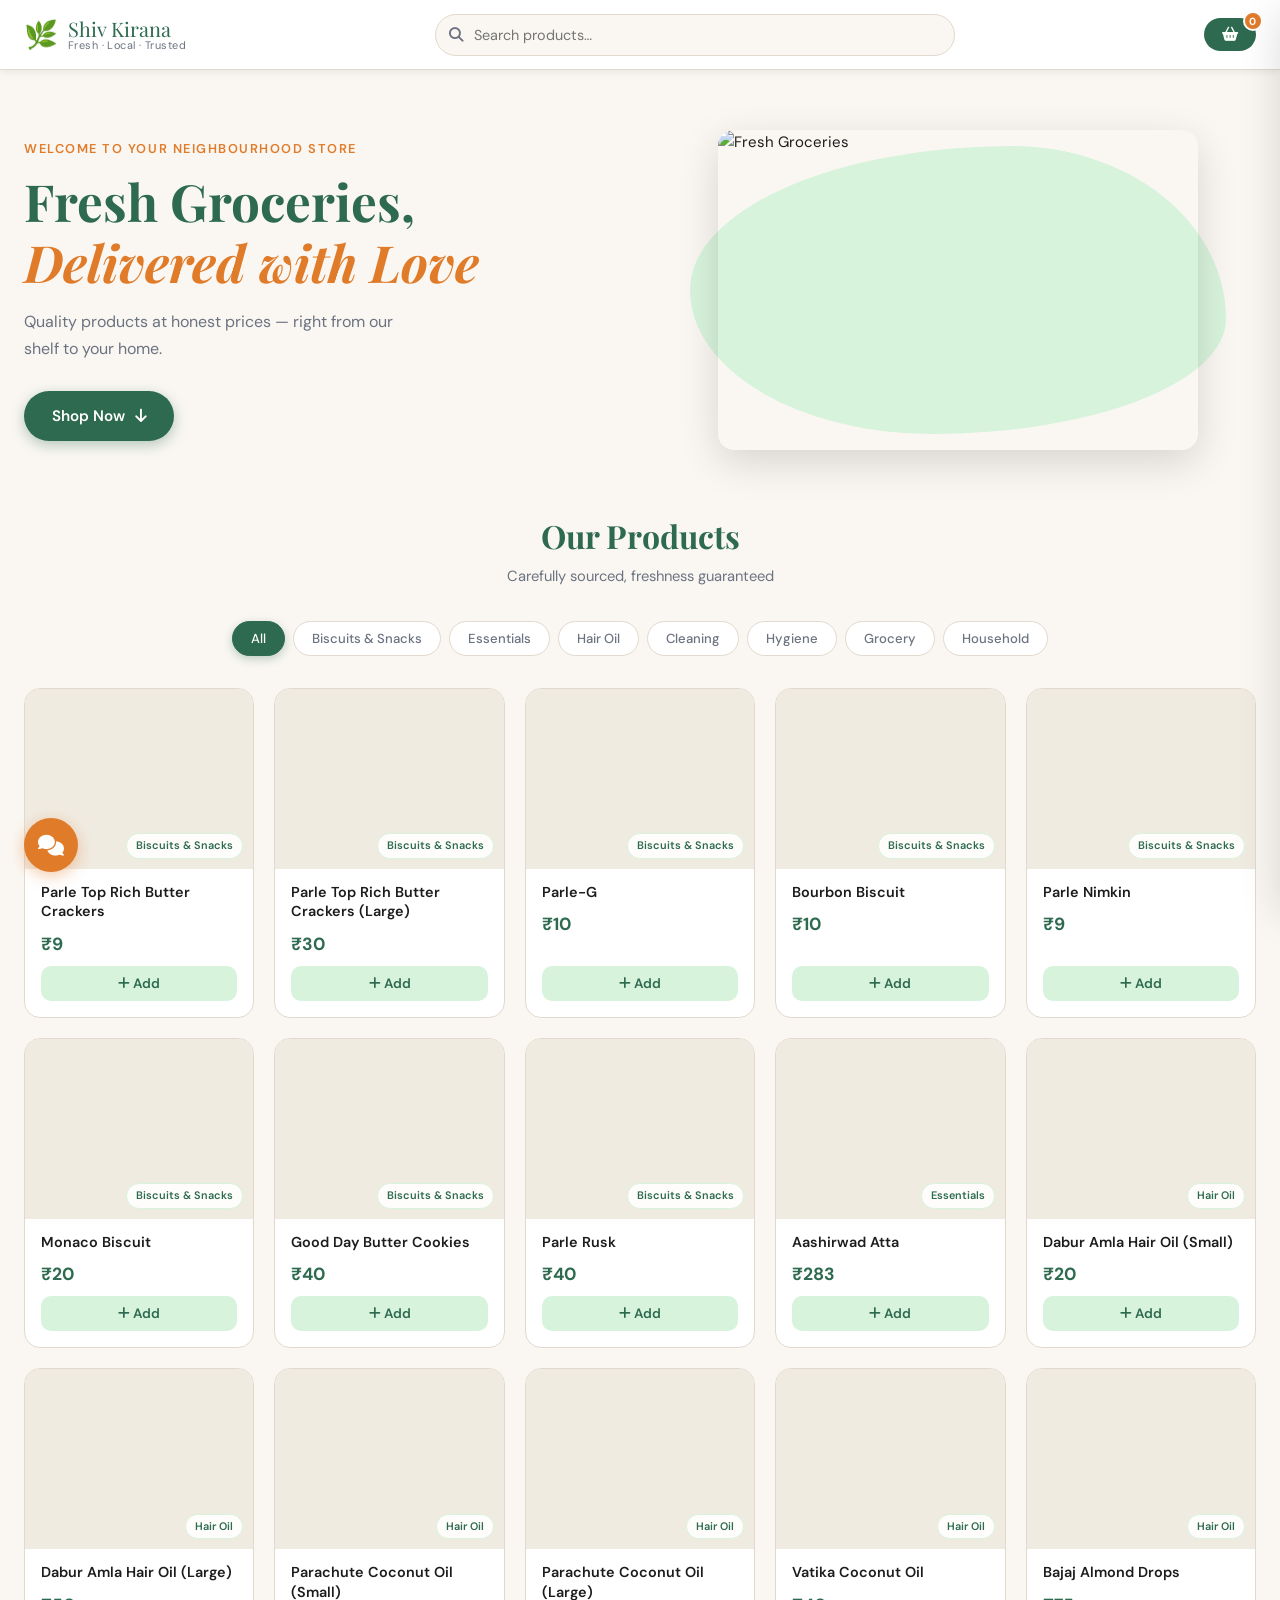
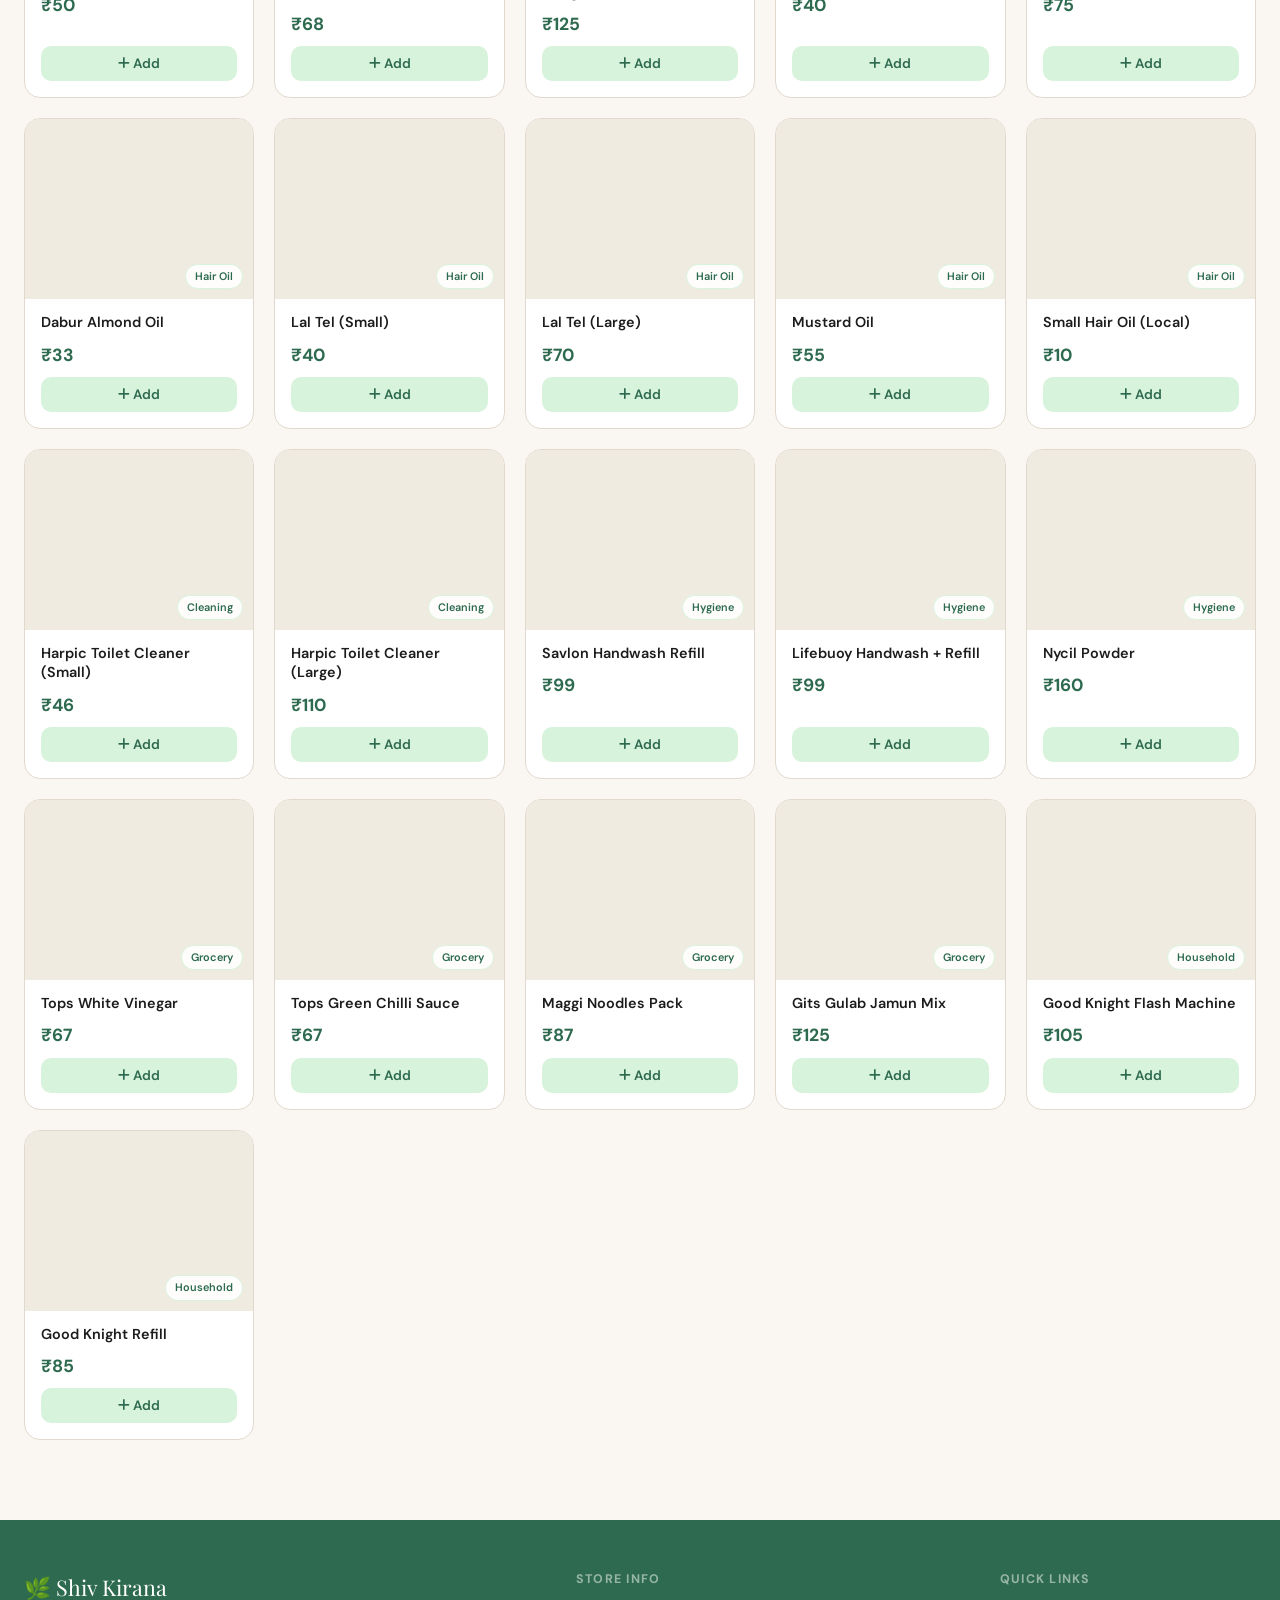
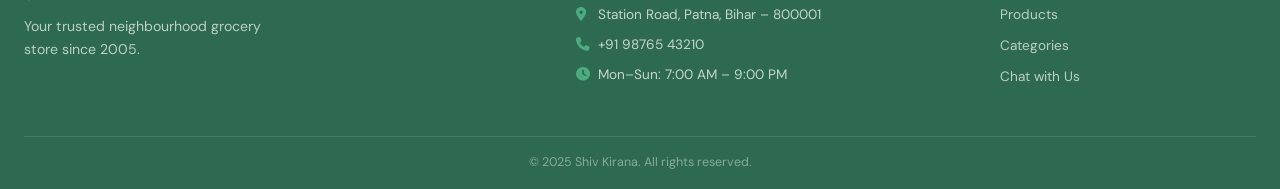
==== index.html @ da48c5fb "Update index.html" ====
<!DOCTYPE html>
<html lang="en">
<head>
  <meta charset="UTF-8" />
  <meta name="viewport" content="width=device-width, initial-scale=1.0"/>
  <title>Shiv Kirana – Fresh Grocery Store</title>
  <link rel="stylesheet" href="styles.css" />
  <link href="https://fonts.googleapis.com/css2?family=Playfair+Display:wght@600;700&family=DM+Sans:wght@300;400;500;600&display=swap" rel="stylesheet"/>
  <link rel="stylesheet" href="https://cdnjs.cloudflare.com/ajax/libs/font-awesome/6.5.0/css/all.min.css"/>
</head>
<body>

<!-- ===== HEADER ===== -->
<header class="header" id="header">
  <div class="header-inner">
    <div class="brand">
      <span class="brand-icon">🌿</span>
      <div class="brand-text">
        <!-- EDIT HERE - STORE DETAILS -->
        <span class="brand-name">Shiv Kirana</span>
        <span class="brand-tagline">Fresh · Local · Trusted</span>
      </div>
    </div>

    <div class="search-wrap">
      <i class="fa fa-search search-icon"></i>
      <input type="text" id="searchInput" placeholder="Search products…" autocomplete="off"/>
      <button class="search-clear" id="searchClear" title="Clear"><i class="fa fa-times"></i></button>
    </div>

    <button class="cart-btn" id="cartToggle" aria-label="Open Cart">
      <i class="fa fa-shopping-basket"></i>
      <span class="cart-badge" id="cartBadge">0</span>
    </button>
  </div>
</header>

<!-- ===== HERO ===== -->
<section class="hero">
  <div class="hero-content">
    <p class="hero-eyebrow">Welcome to your neighbourhood store</p>
    <h1>Fresh Groceries,<br><em>Delivered with Love</em></h1>
    <p class="hero-sub">Quality products at honest prices — right from our shelf to your home.</p>
    <a href="#products" class="hero-cta">Shop Now <i class="fa fa-arrow-down"></i></a>
  </div>
  <div class="hero-art">
    <div class="blob"></div>
    <img src="https://images.unsplash.com/photo-1542838132-92c53300491e?w=600&auto=format&fit=crop" alt="Fresh Groceries" class="hero-img"/>
  </div>
</section>

<!-- ===== PRODUCTS SECTION ===== -->
<section class="products-section" id="products">
  <div class="section-header">
    <h2>Our Products</h2>
    <p>Carefully sourced, freshness guaranteed</p>
  </div>

  <!-- Category Filter -->
  <div class="category-bar" id="categoryBar">
    <button class="cat-btn active" data-cat="All">All</button>
  </div>

  <!-- Product Grid -->
  <div class="product-grid" id="productGrid"></div>
  <div class="no-results" id="noResults" style="display:none">
    <i class="fa fa-search"></i>
    <p>No products found. Try a different keyword.</p>
  </div>
</section>

<!-- ===== CART SIDE PANEL ===== -->
<div class="cart-overlay" id="cartOverlay"></div>
<aside class="cart-panel" id="cartPanel">
  <div class="cart-head">
    <h3><i class="fa fa-shopping-basket"></i> Your Cart</h3>
    <button class="close-cart" id="closeCart"><i class="fa fa-times"></i></button>
  </div>

  <div class="cart-items" id="cartItems">
    <div class="empty-cart" id="emptyCart">
      <i class="fa fa-shopping-basket"></i>
      <p>Your cart is empty</p>
    </div>
  </div>

  <div class="cart-footer" id="cartFooter" style="display:none">
    <div class="cart-total-row">
      <span>Total</span>
      <span id="cartTotal">₹0</span>
    </div>

    <!-- Checkout Form -->
    <div class="checkout-form" id="checkoutForm">
      <h4>Delivery Details</h4>
      <input type="text" id="custName" placeholder="Your Name *" />
      <input type="tel" id="custPhone" placeholder="Phone Number *" />
      <textarea id="custAddress" placeholder="Delivery Address *" rows="2"></textarea>
      <!-- EDIT HERE - WHATSAPP NUMBER -->
      <button class="whatsapp-btn" id="whatsappOrder" onclick="orderWhatsApp()">
        <i class="fab fa-whatsapp"></i> Order on WhatsApp
      </button>
    </div>
  </div>
</aside>

<!-- ===== CHATBOT ===== -->
<div class="chatbot-wrap" id="chatbotWrap">
  <div class="chat-panel" id="chatPanel">
    <div class="chat-head">
      <span>🤖 Shiv Assistant</span>
      <button onclick="toggleChat()"><i class="fa fa-times"></i></button>
    </div>
    <div class="chat-body" id="chatBody">
      <div class="chat-msg bot">👋 Hi! How can I help you today?</div>
    </div>
    <div class="chat-options" id="chatOptions">
      <button onclick="chatAction('products')">🛒 View Products</button>
      <button onclick="chatAction('help')">❓ Order Help</button>
      <button onclick="chatAction('delivery')">🚚 Delivery Info</button>
      <button onclick="chatAction('contact')">📞 Contact</button>
    </div>
  </div>
  <button class="chat-fab" onclick="toggleChat()" aria-label="Open Chat">
    <i class="fa fa-comments"></i>
  </button>
</div>

<!-- ===== FOOTER ===== -->
<footer class="footer">
  <div class="footer-inner">
    <div class="footer-brand">
      <span class="brand-name">🌿 Shiv Kirana</span>
      <!-- EDIT HERE - STORE DETAILS -->
      <p>Your trusted neighbourhood grocery store since 2005.</p>
    </div>
    <div class="footer-info">
      <h4>Store Info</h4>
      <!-- EDIT HERE - STORE DETAILS -->
      <p><i class="fa fa-map-marker-alt"></i> Station Road, Patna, Bihar – 800001</p>
      <p><i class="fa fa-phone"></i> +91 98765 43210</p>
      <p><i class="fa fa-clock"></i> Mon–Sun: 7:00 AM – 9:00 PM</p>
    </div>
    <div class="footer-links">
      <h4>Quick Links</h4>
      <a href="#products">Products</a>
      <a href="#products">Categories</a>
      <a onclick="toggleChat()">Chat with Us</a>
    </div>
  </div>
  <div class="footer-bottom">
    <p>&copy; 2025 Shiv Kirana. All rights reserved.</p>
  </div>
</footer>

<script>
// ============================================================
// EDIT HERE - PRODUCTS
// ============================================================
const products = [

  // 🍪 Biscuits & Snacks
  { id: 1, name: "Parle Top Rich Butter Crackers", price: 9, category: "Biscuits & Snacks", stock: true, image: "https://res.cloudinary.com/dfmzotwnn/image/upload/v1775136253/IMG-20260331-WA0002_en4pyh.jpg" },
  { id: 2, name: "Parle Top Rich Butter Crackers (Large)", price: 30, category: "Biscuits & Snacks", stock: true, image: "https://res.cloudinary.com/dfmzotwnn/image/upload/v1775136253/IMG-20260331-WA0014_rydswx.jpg" },
  { id: 3, name: "Parle-G", price: 10, category: "Biscuits & Snacks", stock: true, image: "https://res.cloudinary.com/dfmzotwnn/image/upload/v1775136253/IMG-20260331-WA0004_l2l41h.jpg" },
  { id: 4, name: "Bourbon Biscuit", price: 10, category: "Biscuits & Snacks", stock: true, image: "https://res.cloudinary.com/dfmzotwnn/image/upload/v1775136253/IMG-20260331-WA0006_x2jfjz.jpg" },
  { id: 5, name: "Parle Nimkin", price: 9, category: "Biscuits & Snacks", stock: true, image: "https://res.cloudinary.com/dfmzotwnn/image/upload/v1775136253/IMG-20260331-WA0008_ueveqp.jpg" },
  { id: 6, name: "Monaco Biscuit", price: 20, category: "Biscuits & Snacks", stock: true, image: "https://res.cloudinary.com/dfmzotwnn/image/upload/v1775136255/IMG-20260331-WA0010_pkb5bg.jpg" },
  { id: 7, name: "Good Day Butter Cookies", price: 40, category: "Biscuits & Snacks", stock: true, image: "https://res.cloudinary.com/dfmzotwnn/image/upload/v1775136253/IMG-20260331-WA0012_x9qmcg.jpg" },
  { id: 8, name: "Parle Rusk", price: 40, category: "Biscuits & Snacks", stock: true, image: "https://res.cloudinary.com/dfmzotwnn/image/upload/v1775136255/IMG-20260331-WA0017_qixsmm.jpg" },

  // 🛢️ Atta & Essentials
  { id: 9, name: "Aashirwad Atta", price: 283, category: "Essentials", stock: true, image: "https://images.unsplash.com/photo-1608198093002-ad4e005484ec?w=400" },

  // 🧴 Hair Oils & Personal Care
  { id: 10, name: "Dabur Amla Hair Oil (Small)", price: 20, category: "Hair Oil", stock: true, image: "https://res.cloudinary.com/dfmzotwnn/image/upload/v1775136255/IMG-20260331-WA0021_ordbds.jpg" },
  { id: 11, name: "Dabur Amla Hair Oil (Large)", price: 50, category: "Hair Oil", stock: true, image: "https://res.cloudinary.com/dfmzotwnn/image/upload/v1775136256/IMG-20260331-WA0023_gbwvl5.jpg" },
  { id: 12, name: "Parachute Coconut Oil (Small)", price: 68, category: "Hair Oil", stock: true, image: "https://res.cloudinary.com/dfmzotwnn/image/upload/v1775136256/IMG-20260331-WA0027_nhrbre.jpg" },
  { id: 13, name: "Parachute Coconut Oil (Large)", price: 125, category: "Hair Oil", stock: true, image: "https://res.cloudinary.com/dfmzotwnn/image/upload/v1775136256/IMG-20260331-WA0025_jzxtcc.jpg" },
  { id: 14, name: "Vatika Coconut Oil", price: 40, category: "Hair Oil", stock: true, image: "https://res.cloudinary.com/dfmzotwnn/image/upload/v1775136257/IMG-20260331-WA0031_ffm2dw.jpg" },
  { id: 15, name: "Bajaj Almond Drops", price: 75, category: "Hair Oil", stock: true, image: "https://res.cloudinary.com/dfmzotwnn/image/upload/v1775136257/IMG-20260331-WA0033_etoxnf.jpg" },
  { id: 16, name: "Dabur Almond Oil", price: 33, category: "Hair Oil", stock: true, image: "https://res.cloudinary.com/dfmzotwnn/image/upload/v1775136257/IMG-20260331-WA0035_aoq8fw.jpg" },
  { id: 17, name: "Lal Tel (Small)", price: 40, category: "Hair Oil", stock: true, image: "https://images.unsplash.com/photo-1594035910387-fea47794261f?w=400" },
  { id: 18, name: "Lal Tel (Large)", price: 70, category: "Hair Oil", stock: true, image: "https://images.unsplash.com/photo-1594035910387-fea47794261f?w=400" },
  { id: 19, name: "Mustard Oil", price: 55, category: "Hair Oil", stock: true, image: "https://images.unsplash.com/photo-1604908176997-431f3c41c5e5?w=400" },
  { id: 20, name: "Small Hair Oil (Local)", price: 10, category: "Hair Oil", stock: true, image: "https://images.unsplash.com/photo-1594035910387-fea47794261f?w=400" },

  // 🧼 Hygiene & Cleaning
  { id: 21, name: "Harpic Toilet Cleaner (Small)", price: 46, category: "Cleaning", stock: true, image: "https://images.unsplash.com/photo-1581578731548-c64695cc6952?w=400" },
  { id: 22, name: "Harpic Toilet Cleaner (Large)", price: 110, category: "Cleaning", stock: true, image: "https://images.unsplash.com/photo-1581578731548-c64695cc6952?w=400" },
  { id: 23, name: "Savlon Handwash Refill", price: 99, category: "Hygiene", stock: true, image: "https://images.unsplash.com/photo-1588776814546-ec7e0f4f2f64?w=400" },
  { id: 24, name: "Lifebuoy Handwash + Refill", price: 99, category: "Hygiene", stock: true, image: "https://images.unsplash.com/photo-1588776814546-ec7e0f4f2f64?w=400" },
  { id: 25, name: "Nycil Powder", price: 160, category: "Hygiene", stock: true, image: "https://images.unsplash.com/photo-1596464716127-f2a82984de30?w=400" },

  // 🍶 Grocery & Cooking
  { id: 26, name: "Tops White Vinegar", price: 67, category: "Grocery", stock: true, image: "https://images.unsplash.com/photo-1589308078059-be1415eab4c3?w=400" },
  { id: 27, name: "Tops Green Chilli Sauce", price: 67, category: "Grocery", stock: true, image: "https://images.unsplash.com/photo-1604908554165-1f1a6d9d7e1c?w=400" },
  { id: 28, name: "Maggi Noodles Pack", price: 87, category: "Grocery", stock: true, image: "https://images.unsplash.com/photo-1612929633738-8fe44f7ec841?w=400" },
  { id: 29, name: "Gits Gulab Jamun Mix", price: 125, category: "Grocery", stock: true, image: "https://images.unsplash.com/photo-1601050690597-df0568f70950?w=400" },

  // 🦟 Household
  { id: 30, name: "Good Knight Flash Machine", price: 105, category: "Household", stock: true, image: "https://images.unsplash.com/photo-1582719478250-c89cae4dc85b?w=400" },
  { id: 31, name: "Good Knight Refill", price: 85, category: "Household", stock: true, image: "https://images.unsplash.com/photo-1582719478250-c89cae4dc85b?w=400" }

];

// ============================================================
// EDIT HERE - WHATSAPP NUMBER
// ============================================================
const WHATSAPP_NUMBER = "919162913553"; // Format: country code + number (no + or spaces)

// ============================================================
// STATE
// ============================================================
let cart = JSON.parse(localStorage.getItem("shivKiranaCart")) || {};
let activeCategory = "All";
let searchQuery = "";

// ============================================================
// INIT
// ============================================================
document.addEventListener("DOMContentLoaded", () => {
  buildCategories();
  renderProducts();
  updateCartUI();

  document.getElementById("searchInput").addEventListener("input", (e) => {
    searchQuery = e.target.value.trim().toLowerCase();
    document.getElementById("searchClear").style.display = searchQuery ? "flex" : "none";
    renderProducts();
  });

  document.getElementById("searchClear").addEventListener("click", () => {
    searchQuery = "";
    document.getElementById("searchInput").value = "";
    document.getElementById("searchClear").style.display = "none";
    renderProducts();
  });

  document.getElementById("cartToggle").addEventListener("click", openCart);
  document.getElementById("closeCart").addEventListener("click", closeCart);
  document.getElementById("cartOverlay").addEventListener("click", closeCart);
});

// ============================================================
// CATEGORIES
// ============================================================
function buildCategories() {
  const cats = ["All", ...new Set(products.map(p => p.category))];
  const bar = document.getElementById("categoryBar");
  bar.innerHTML = "";
  cats.forEach(cat => {
    const btn = document.createElement("button");
    btn.className = "cat-btn" + (cat === "All" ? " active" : "");
    btn.dataset.cat = cat;
    btn.textContent = cat;
    btn.addEventListener("click", () => {
      document.querySelectorAll(".cat-btn").forEach(b => b.classList.remove("active"));
      btn.classList.add("active");
      activeCategory = cat;
      renderProducts();
    });
    bar.appendChild(btn);
  });
}

// ============================================================
// RENDER PRODUCTS
// ============================================================
function renderProducts() {
  const grid = document.getElementById("productGrid");
  const noRes = document.getElementById("noResults");

  let filtered = products.filter(p => {
    const matchCat = activeCategory === "All" || p.category === activeCategory;
    const matchSearch = p.name.toLowerCase().includes(searchQuery);
    return matchCat && matchSearch;
  });

  if (filtered.length === 0) {
    grid.innerHTML = "";
    noRes.style.display = "flex";
    return;
  }
  noRes.style.display = "none";

  grid.innerHTML = filtered.map(p => {
    const qty = cart[p.id]?.qty || 0;
    return `
    <div class="product-card ${!p.stock ? 'out-of-stock' : ''}">
      <div class="card-img-wrap">
        <img src="${p.image}" alt="${p.name}" loading="lazy" onerror="this.src='https://images.unsplash.com/photo-1542838132-92c53300491e?w=400&auto=format&fit=crop'"/>
        ${!p.stock ? '<span class="oos-badge">Out of Stock</span>' : ''}
        <span class="cat-pill">${p.category}</span>
      </div>
      <div class="card-body">
        <h3 class="card-name">${p.name}</h3>
        <p class="card-price">₹${p.price}</p>
        <div class="card-actions">
          ${p.stock ? (qty === 0
            ? `<button class="add-btn" onclick="addToCart(${p.id})"><i class="fa fa-plus"></i> Add</button>`
            : `<div class="qty-ctrl">
                <button onclick="decreaseQty(${p.id})"><i class="fa fa-minus"></i></button>
                <span>${qty}</span>
                <button onclick="increaseQty(${p.id})"><i class="fa fa-plus"></i></button>
               </div>`
          ) : `<button class="add-btn disabled" disabled>Unavailable</button>`}
        </div>
      </div>
    </div>`;
  }).join("");
}

// ============================================================
// CART FUNCTIONS
// ============================================================
function saveCart() {
  localStorage.setItem("shivKiranaCart", JSON.stringify(cart));
}

function addToCart(id) {
  const p = products.find(x => x.id === id);
  if (!p || !p.stock) return;
  cart[id] = { name: p.name, price: p.price, qty: 1 };
  saveCart();
  updateCartUI();
  renderProducts();
  openCart();
}

function increaseQty(id) {
  if (cart[id]) { cart[id].qty++; saveCart(); updateCartUI(); renderProducts(); }
}

function decreaseQty(id) {
  if (!cart[id]) return;
  cart[id].qty--;
  if (cart[id].qty <= 0) delete cart[id];
  saveCart();
  updateCartUI();
  renderProducts();
}

function removeFromCart(id) {
  delete cart[id];
  saveCart();
  updateCartUI();
  renderProducts();
}

function updateCartUI() {
  const items = Object.entries(cart);
  const totalCount = items.reduce((s, [, v]) => s + v.qty, 0);
  const totalPrice = items.reduce((s, [, v]) => s + v.price * v.qty, 0);

  document.getElementById("cartBadge").textContent = totalCount;

  const cartItemsEl = document.getElementById("cartItems");
  const emptyCart = document.getElementById("emptyCart");
  const cartFooter = document.getElementById("cartFooter");

  if (items.length === 0) {
    cartItemsEl.innerHTML = `<div class="empty-cart" id="emptyCart"><i class="fa fa-shopping-basket"></i><p>Your cart is empty</p></div>`;
    cartFooter.style.display = "none";
    return;
  }

  cartFooter.style.display = "block";
  cartItemsEl.innerHTML = items.map(([id, item]) => `
    <div class="cart-item">
      <div class="ci-info">
        <span class="ci-name">${item.name}</span>
        <span class="ci-price">₹${item.price} × ${item.qty} = <strong>₹${item.price * item.qty}</strong></span>
      </div>
      <div class="ci-ctrl">
        <button onclick="decreaseQty(${id})"><i class="fa fa-minus"></i></button>
        <span>${item.qty}</span>
        <button onclick="increaseQty(${id})"><i class="fa fa-plus"></i></button>
        <button class="ci-remove" onclick="removeFromCart(${id})"><i class="fa fa-trash"></i></button>
      </div>
    </div>
  `).join("");

  document.getElementById("cartTotal").textContent = `₹${totalPrice}`;
}

function openCart() {
  document.getElementById("cartPanel").classList.add("open");
  document.getElementById("cartOverlay").classList.add("show");
  document.body.style.overflow = "hidden";
}

function closeCart() {
  document.getElementById("cartPanel").classList.remove("open");
  document.getElementById("cartOverlay").classList.remove("show");
  document.body.style.overflow = "";
}

// ============================================================
// WHATSAPP CHECKOUT
// ============================================================
function orderWhatsApp() {
  const name = document.getElementById("custName").value.trim();
  const phone = document.getElementById("custPhone").value.trim();
  const address = document.getElementById("custAddress").value.trim();

  if (!name || !phone || !address) {
    alert("Please fill in all delivery details before ordering.");
    return;
  }

  const items = Object.values(cart);
  if (items.length === 0) {
    alert("Your cart is empty!");
    return;
  }

  const total = items.reduce((s, v) => s + v.price * v.qty, 0);
  let msg = `🌿 *New Order – Shiv Kirana*\n\n`;
  msg += `*Customer:* ${name}\n*Phone:* ${phone}\n*Address:* ${address}\n\n`;
  msg += `*Order Details:*\n`;
  items.forEach(item => {
    msg += `• ${item.name} × ${item.qty} = ₹${item.price * item.qty}\n`;
  });
  msg += `\n*Total: ₹${total}*\n\nThank you! 🙏`;

  const encoded = encodeURIComponent(msg);
  window.open(`https://wa.me/${WHATSAPP_NUMBER}?text=${encoded}`, "_blank");
}

// ============================================================
// CHATBOT
// ============================================================
function toggleChat() {
  const panel = document.getElementById("chatPanel");
  panel.classList.toggle("open");
}

function chatAction(action) {
  const body = document.getElementById("chatBody");

  const responses = {
    products: {
      user: "🛒 View Products",
      bot: "Sure! Scrolling you to our products section right now. 👇",
      action: () => { toggleChat(); document.getElementById("products").scrollIntoView({ behavior: "smooth" }); }
    },
    help: {
      user: "❓ Order Help",
      bot: "Easy! 1️⃣ Browse products. 2️⃣ Add items to cart. 3️⃣ Open cart & fill your details. 4️⃣ Tap 'Order on WhatsApp' — we'll confirm your order shortly! 😊"
    },
    delivery: {
      user: "🚚 Delivery Info",
      // EDIT HERE - STORE DETAILS
      bot: "We deliver within 5 km of our store. Delivery time: 30–60 mins. Free delivery on orders above ₹500. 🛵"
    },
    contact: {
      user: "📞 Contact",
      // EDIT HERE - STORE DETAILS
      bot: "📍 Station Road, Patna, Bihar\n📞 +91 98765 43210\n⏰ Open: 7 AM – 9 PM, all days!"
    }
  };

  const r = responses[action];
  body.innerHTML += `<div class="chat-msg user">${r.user}</div>`;
  setTimeout(() => {
    body.innerHTML += `<div class="chat-msg bot">${r.bot}</div>`;
    body.scrollTop = body.scrollHeight;
    if (r.action) setTimeout(r.action, 600);
  }, 400);
  body.scrollTop = body.scrollHeight;
}
</script>
</body>
</html>
---- styles.css ----
/* ============================================================
   SHIV KIRANA – styles.css
   Theme: Warm organic minimalism | Earthy greens + cream + saffron
   ============================================================ */

/* ── RESET & VARIABLES ── */
*, *::before, *::after { box-sizing: border-box; margin: 0; padding: 0; }

:root {
  --green:       #2d6a4f;
  --green-light: #52b788;
  --green-soft:  #d8f3dc;
  --saffron:     #e07b2a;
  --saffron-light: #fff3e0;
  --cream:       #faf7f2;
  --cream-dark:  #f0ebe1;
  --text:        #1c1c1c;
  --text-muted:  #6b7280;
  --border:      #e2d9ce;
  --shadow-sm:   0 2px 8px rgba(0,0,0,.07);
  --shadow-md:   0 6px 20px rgba(0,0,0,.10);
  --shadow-lg:   0 12px 40px rgba(0,0,0,.14);
  --radius:      16px;
  --radius-sm:   10px;
  --header-h:    70px;
  --transition:  .22s ease;
  --font-display: 'Playfair Display', Georgia, serif;
  --font-body:    'DM Sans', system-ui, sans-serif;
}

html { scroll-behavior: smooth; }

body {
  font-family: var(--font-body);
  background: var(--cream);
  color: var(--text);
  font-size: 15px;
  line-height: 1.6;
  overflow-x: hidden;
}

a { color: inherit; text-decoration: none; }
button { cursor: pointer; font-family: var(--font-body); border: none; }
img { display: block; width: 100%; }

/* ── SCROLLBAR ── */
::-webkit-scrollbar { width: 6px; }
::-webkit-scrollbar-track { background: var(--cream-dark); }
::-webkit-scrollbar-thumb { background: var(--green-light); border-radius: 99px; }

/* ============================================================
   HEADER
   ============================================================ */
.header {
  position: sticky;
  top: 0;
  z-index: 900;
  height: var(--header-h);
  background: #fff;
  border-bottom: 1px solid var(--border);
  box-shadow: var(--shadow-sm);
}

.header-inner {
  max-width: 1300px;
  margin: 0 auto;
  padding: 0 24px;
  height: 100%;
  display: flex;
  align-items: center;
  gap: 20px;
}

/* Brand */
.brand {
  display: flex;
  align-items: center;
  gap: 10px;
  flex-shrink: 0;
}
.brand-icon { font-size: 1.7rem; }
.brand-text { display: flex; flex-direction: column; line-height: 1.1; }
.brand-name {
  font-family: var(--font-display);
  font-size: 1.25rem;
  color: var(--green);
  white-space: nowrap;
}
.brand-tagline { font-size: .68rem; color: var(--text-muted); letter-spacing: .04em; }

/* Search */
.search-wrap {
  flex: 1;
  position: relative;
  max-width: 520px;
  margin: 0 auto;
}
.search-wrap .search-icon {
  position: absolute;
  left: 14px;
  top: 50%;
  transform: translateY(-50%);
  color: var(--text-muted);
  font-size: .9rem;
  pointer-events: none;
}
.search-wrap input {
  width: 100%;
  padding: 11px 40px 11px 38px;
  border: 1.5px solid var(--border);
  border-radius: 99px;
  background: var(--cream);
  font-size: .9rem;
  font-family: var(--font-body);
  color: var(--text);
  transition: border-color var(--transition), box-shadow var(--transition);
  outline: none;
}
.search-wrap input:focus {
  border-color: var(--green-light);
  box-shadow: 0 0 0 3px rgba(82,183,136,.15);
  background: #fff;
}
.search-clear {
  display: none;
  align-items: center;
  justify-content: center;
  position: absolute;
  right: 12px;
  top: 50%;
  transform: translateY(-50%);
  background: var(--text-muted);
  color: #fff;
  border-radius: 50%;
  width: 18px;
  height: 18px;
  font-size: .6rem;
}

/* Cart Button */
.cart-btn {
  position: relative;
  background: var(--green);
  color: #fff;
  border-radius: 50px;
  padding: 9px 18px;
  display: flex;
  align-items: center;
  gap: 8px;
  font-size: .9rem;
  font-weight: 500;
  transition: background var(--transition), transform var(--transition);
  white-space: nowrap;
  flex-shrink: 0;
}
.cart-btn:hover { background: var(--green-light); transform: translateY(-1px); }
.cart-badge {
  position: absolute;
  top: -7px;
  right: -7px;
  background: var(--saffron);
  color: #fff;
  font-size: .65rem;
  font-weight: 700;
  border-radius: 50%;
  min-width: 20px;
  height: 20px;
  display: flex;
  align-items: center;
  justify-content: center;
  border: 2px solid #fff;
}

/* ============================================================
   HERO
   ============================================================ */
.hero {
  max-width: 1300px;
  margin: 0 auto;
  padding: 60px 24px 40px;
  display: grid;
  grid-template-columns: 1fr 1fr;
  align-items: center;
  gap: 40px;
  min-height: 420px;
}

.hero-eyebrow {
  font-size: .8rem;
  font-weight: 600;
  letter-spacing: .12em;
  text-transform: uppercase;
  color: var(--saffron);
  margin-bottom: 12px;
}

.hero-content h1 {
  font-family: var(--font-display);
  font-size: clamp(2rem, 4vw, 3.2rem);
  line-height: 1.18;
  color: var(--green);
  margin-bottom: 16px;
}

.hero-content h1 em {
  font-style: italic;
  color: var(--saffron);
}

.hero-sub {
  font-size: 1rem;
  color: var(--text-muted);
  max-width: 380px;
  margin-bottom: 28px;
  line-height: 1.7;
}

.hero-cta {
  display: inline-flex;
  align-items: center;
  gap: 10px;
  background: var(--green);
  color: #fff;
  padding: 13px 28px;
  border-radius: 99px;
  font-weight: 600;
  font-size: .95rem;
  transition: background var(--transition), transform var(--transition), box-shadow var(--transition);
  box-shadow: 0 4px 14px rgba(45,106,79,.35);
}
.hero-cta:hover {
  background: var(--green-light);
  transform: translateY(-2px);
  box-shadow: 0 8px 20px rgba(45,106,79,.3);
}

.hero-art {
  position: relative;
  display: flex;
  align-items: center;
  justify-content: center;
}

.blob {
  position: absolute;
  width: 90%;
  height: 90%;
  border-radius: 60% 40% 55% 45% / 50% 60% 40% 50%;
  background: var(--green-soft);
  z-index: 0;
  animation: blobAnim 8s ease-in-out infinite alternate;
}

@keyframes blobAnim {
  from { border-radius: 60% 40% 55% 45% / 50% 60% 40% 50%; }
  to   { border-radius: 40% 60% 45% 55% / 60% 40% 60% 40%; }
}

.hero-img {
  position: relative;
  z-index: 1;
  border-radius: var(--radius);
  object-fit: cover;
  height: 320px;
  width: 100%;
  max-width: 480px;
  box-shadow: var(--shadow-lg);
}

/* ============================================================
   PRODUCTS SECTION
   ============================================================ */
.products-section {
  max-width: 1300px;
  margin: 0 auto;
  padding: 20px 24px 80px;
}

.section-header {
  text-align: center;
  margin-bottom: 32px;
}
.section-header h2 {
  font-family: var(--font-display);
  font-size: 2rem;
  color: var(--green);
}
.section-header p {
  color: var(--text-muted);
  font-size: .92rem;
  margin-top: 4px;
}

/* Category Bar */
.category-bar {
  display: flex;
  flex-wrap: wrap;
  gap: 8px;
  justify-content: center;
  margin-bottom: 32px;
}

.cat-btn {
  padding: 8px 18px;
  border-radius: 99px;
  border: 1.5px solid var(--border);
  background: #fff;
  color: var(--text-muted);
  font-size: .82rem;
  font-weight: 500;
  transition: all var(--transition);
}
.cat-btn:hover {
  border-color: var(--green-light);
  color: var(--green);
}
.cat-btn.active {
  background: var(--green);
  border-color: var(--green);
  color: #fff;
  box-shadow: 0 3px 10px rgba(45,106,79,.3);
}

/* Product Grid */
.product-grid {
  display: grid;
  grid-template-columns: repeat(auto-fill, minmax(220px, 1fr));
  gap: 20px;
}

/* Product Card */
.product-card {
  background: #fff;
  border-radius: var(--radius);
  border: 1px solid var(--border);
  overflow: hidden;
  transition: transform var(--transition), box-shadow var(--transition);
  display: flex;
  flex-direction: column;
}
.product-card:hover {
  transform: translateY(-4px);
  box-shadow: var(--shadow-md);
}

.product-card.out-of-stock { opacity: .65; }

.card-img-wrap {
  position: relative;
  height: 180px;
  overflow: hidden;
  background: var(--cream-dark);
}
.card-img-wrap img {
  width: 100%;
  height: 100%;
  object-fit: cover;
  transition: transform .4s ease;
}
.product-card:hover .card-img-wrap img { transform: scale(1.05); }

.oos-badge {
  position: absolute;
  top: 10px;
  left: 10px;
  background: #ef4444;
  color: #fff;
  font-size: .68rem;
  font-weight: 700;
  padding: 3px 9px;
  border-radius: 99px;
  letter-spacing: .04em;
}

.cat-pill {
  position: absolute;
  bottom: 10px;
  right: 10px;
  background: rgba(255,255,255,.88);
  color: var(--green);
  font-size: .68rem;
  font-weight: 600;
  padding: 3px 9px;
  border-radius: 99px;
  backdrop-filter: blur(4px);
  border: 1px solid var(--green-soft);
}

.card-body {
  padding: 14px 16px 16px;
  display: flex;
  flex-direction: column;
  gap: 8px;
  flex: 1;
}
.card-name {
  font-size: .9rem;
  font-weight: 600;
  color: var(--text);
  line-height: 1.35;
}
.card-price {
  font-size: 1.1rem;
  font-weight: 700;
  color: var(--green);
}
.card-actions { margin-top: auto; }

.add-btn {
  width: 100%;
  padding: 9px;
  background: var(--green-soft);
  color: var(--green);
  border-radius: var(--radius-sm);
  font-size: .85rem;
  font-weight: 600;
  transition: background var(--transition), color var(--transition);
}
.add-btn:hover { background: var(--green); color: #fff; }
.add-btn.disabled { background: var(--cream-dark); color: var(--text-muted); cursor: not-allowed; }

.qty-ctrl {
  display: flex;
  align-items: center;
  gap: 0;
  border: 1.5px solid var(--green-light);
  border-radius: var(--radius-sm);
  overflow: hidden;
}
.qty-ctrl button {
  background: var(--green-soft);
  color: var(--green);
  padding: 8px 14px;
  font-size: .9rem;
  transition: background var(--transition);
  flex-shrink: 0;
}
.qty-ctrl button:hover { background: var(--green); color: #fff; }
.qty-ctrl span {
  flex: 1;
  text-align: center;
  font-weight: 700;
  font-size: .9rem;
  color: var(--green);
}

/* No Results */
.no-results {
  flex-direction: column;
  align-items: center;
  justify-content: center;
  gap: 12px;
  padding: 60px 20px;
  color: var(--text-muted);
  text-align: center;
}
.no-results i { font-size: 2.5rem; opacity: .3; }
.no-results p { font-size: 1rem; }

/* ============================================================
   CART PANEL
   ============================================================ */
.cart-overlay {
  display: none;
  position: fixed;
  inset: 0;
  background: rgba(0,0,0,.4);
  z-index: 998;
  backdrop-filter: blur(2px);
}
.cart-overlay.show { display: block; animation: fadeIn .2s ease; }

@keyframes fadeIn { from { opacity: 0; } to { opacity: 1; } }

.cart-panel {
  position: fixed;
  top: 0;
  right: -420px;
  width: min(420px, 100vw);
  height: 100vh;
  background: #fff;
  z-index: 999;
  display: flex;
  flex-direction: column;
  transition: right .3s cubic-bezier(.4,0,.2,1);
  box-shadow: var(--shadow-lg);
}
.cart-panel.open { right: 0; }

.cart-head {
  display: flex;
  align-items: center;
  justify-content: space-between;
  padding: 18px 20px;
  border-bottom: 1px solid var(--border);
  background: var(--green);
  color: #fff;
}
.cart-head h3 { font-size: 1rem; font-weight: 600; display: flex; align-items: center; gap: 10px; }
.close-cart {
  background: rgba(255,255,255,.2);
  color: #fff;
  border-radius: 50%;
  width: 32px;
  height: 32px;
  display: flex;
  align-items: center;
  justify-content: center;
  transition: background var(--transition);
}
.close-cart:hover { background: rgba(255,255,255,.35); }

.cart-items {
  flex: 1;
  overflow-y: auto;
  padding: 16px;
  display: flex;
  flex-direction: column;
  gap: 12px;
}

.empty-cart {
  display: flex;
  flex-direction: column;
  align-items: center;
  justify-content: center;
  gap: 12px;
  height: 100%;
  color: var(--text-muted);
}
.empty-cart i { font-size: 3rem; opacity: .2; }
.empty-cart p { font-size: 1rem; }

.cart-item {
  background: var(--cream);
  border-radius: var(--radius-sm);
  padding: 12px;
  border: 1px solid var(--border);
  display: flex;
  flex-direction: column;
  gap: 8px;
}
.ci-info { display: flex; flex-direction: column; gap: 2px; }
.ci-name { font-size: .88rem; font-weight: 600; color: var(--text); }
.ci-price { font-size: .8rem; color: var(--text-muted); }
.ci-price strong { color: var(--green); }

.ci-ctrl {
  display: flex;
  align-items: center;
  gap: 6px;
}
.ci-ctrl button {
  background: var(--cream-dark);
  color: var(--text);
  border-radius: 7px;
  width: 28px;
  height: 28px;
  display: flex;
  align-items: center;
  justify-content: center;
  font-size: .75rem;
  transition: background var(--transition);
}
.ci-ctrl button:hover { background: var(--green-soft); color: var(--green); }
.ci-ctrl span { font-weight: 700; font-size: .9rem; min-width: 24px; text-align: center; }
.ci-remove { background: #fee2e2 !important; color: #ef4444 !important; margin-left: auto; }
.ci-remove:hover { background: #ef4444 !important; color: #fff !important; }

.cart-footer {
  padding: 16px 20px 20px;
  border-top: 1px solid var(--border);
  background: #fff;
}
.cart-total-row {
  display: flex;
  justify-content: space-between;
  font-weight: 700;
  font-size: 1.05rem;
  margin-bottom: 16px;
  padding-bottom: 12px;
  border-bottom: 1px dashed var(--border);
}
#cartTotal { color: var(--green); font-size: 1.15rem; }

/* Checkout Form */
.checkout-form h4 {
  font-size: .85rem;
  text-transform: uppercase;
  letter-spacing: .08em;
  color: var(--text-muted);
  margin-bottom: 10px;
}
.checkout-form input,
.checkout-form textarea {
  width: 100%;
  padding: 10px 14px;
  border: 1.5px solid var(--border);
  border-radius: var(--radius-sm);
  font-family: var(--font-body);
  font-size: .88rem;
  color: var(--text);
  background: var(--cream);
  outline: none;
  transition: border-color var(--transition);
  resize: none;
  margin-bottom: 8px;
  display: block;
}
.checkout-form input:focus,
.checkout-form textarea:focus {
  border-color: var(--green-light);
  background: #fff;
}

.whatsapp-btn {
  width: 100%;
  padding: 12px;
  background: #25d366;
  color: #fff;
  border-radius: var(--radius-sm);
  font-weight: 700;
  font-size: .95rem;
  display: flex;
  align-items: center;
  justify-content: center;
  gap: 10px;
  transition: background var(--transition), transform var(--transition);
  box-shadow: 0 4px 12px rgba(37,211,102,.3);
}
.whatsapp-btn:hover {
  background: #1fb855;
  transform: translateY(-1px);
}

/* ============================================================
   CHATBOT
   ============================================================ */
.chatbot-wrap {
  position: fixed;
  bottom: 28px;
  left: 24px;
  z-index: 800;
  display: flex;
  flex-direction: column;
  align-items: flex-start;
  gap: 12px;
}

.chat-fab {
  width: 54px;
  height: 54px;
  border-radius: 50%;
  background: var(--saffron);
  color: #fff;
  font-size: 1.3rem;
  display: flex;
  align-items: center;
  justify-content: center;
  box-shadow: 0 4px 16px rgba(224,123,42,.4);
  transition: transform var(--transition), box-shadow var(--transition);
  order: 2;
}
.chat-fab:hover {
  transform: scale(1.08);
  box-shadow: 0 6px 20px rgba(224,123,42,.5);
}

.chat-panel {
  background: #fff;
  border-radius: var(--radius);
  box-shadow: var(--shadow-lg);
  width: 300px;
  border: 1px solid var(--border);
  overflow: hidden;
  display: none;
  flex-direction: column;
  order: 1;
  animation: slideUp .25s ease;
}
.chat-panel.open { display: flex; }

@keyframes slideUp {
  from { opacity: 0; transform: translateY(12px); }
  to   { opacity: 1; transform: translateY(0); }
}

.chat-head {
  background: var(--saffron);
  color: #fff;
  padding: 12px 16px;
  display: flex;
  align-items: center;
  justify-content: space-between;
  font-weight: 600;
  font-size: .9rem;
}
.chat-head button {
  background: rgba(255,255,255,.2);
  color: #fff;
  border-radius: 50%;
  width: 26px;
  height: 26px;
  display: flex;
  align-items: center;
  justify-content: center;
  font-size: .75rem;
}

.chat-body {
  padding: 14px;
  max-height: 220px;
  overflow-y: auto;
  display: flex;
  flex-direction: column;
  gap: 8px;
  background: var(--cream);
}

.chat-msg {
  max-width: 85%;
  padding: 9px 12px;
  border-radius: 12px;
  font-size: .82rem;
  line-height: 1.45;
  white-space: pre-line;
}
.chat-msg.bot {
  background: #fff;
  border: 1px solid var(--border);
  align-self: flex-start;
  border-bottom-left-radius: 4px;
  color: var(--text);
}
.chat-msg.user {
  background: var(--saffron);
  color: #fff;
  align-self: flex-end;
  border-bottom-right-radius: 4px;
}

.chat-options {
  padding: 10px 14px 14px;
  display: flex;
  flex-direction: column;
  gap: 7px;
  border-top: 1px solid var(--border);
}
.chat-options button {
  padding: 9px 12px;
  border-radius: var(--radius-sm);
  background: var(--cream);
  border: 1.5px solid var(--border);
  font-size: .82rem;
  font-weight: 500;
  text-align: left;
  color: var(--text);
  transition: background var(--transition), border-color var(--transition);
}
.chat-options button:hover {
  background: var(--saffron-light);
  border-color: var(--saffron);
  color: var(--saffron);
}

/* ============================================================
   FOOTER
   ============================================================ */
.footer {
  background: var(--green);
  color: rgba(255,255,255,.85);
  padding: 50px 24px 0;
}

.footer-inner {
  max-width: 1300px;
  margin: 0 auto;
  display: grid;
  grid-template-columns: 2fr 1.5fr 1fr;
  gap: 40px;
  padding-bottom: 40px;
  border-bottom: 1px solid rgba(255,255,255,.12);
}

.footer-brand .brand-name {
  font-family: var(--font-display);
  font-size: 1.35rem;
  color: #fff;
  display: block;
  margin-bottom: 10px;
}
.footer-brand p { font-size: .88rem; line-height: 1.65; opacity: .8; max-width: 260px; }

.footer-info h4, .footer-links h4 {
  font-size: .78rem;
  text-transform: uppercase;
  letter-spacing: .1em;
  color: rgba(255,255,255,.5);
  margin-bottom: 14px;
}
.footer-info p {
  font-size: .85rem;
  margin-bottom: 8px;
  display: flex;
  align-items: center;
  gap: 8px;
  opacity: .85;
}
.footer-info p i { color: var(--green-light); width: 14px; flex-shrink: 0; }

.footer-links {
  display: flex;
  flex-direction: column;
}
.footer-links a {
  font-size: .85rem;
  opacity: .8;
  margin-bottom: 9px;
  cursor: pointer;
  transition: opacity var(--transition);
}
.footer-links a:hover { opacity: 1; color: var(--green-light); }

.footer-bottom {
  max-width: 1300px;
  margin: 0 auto;
  padding: 16px 0;
  text-align: center;
  font-size: .78rem;
  opacity: .5;
}

/* ============================================================
   RESPONSIVE
   ============================================================ */
@media (max-width: 900px) {
  .hero { grid-template-columns: 1fr; gap: 32px; padding-top: 40px; text-align: center; }
  .hero-art { order: -1; }
  .hero-sub { margin: 0 auto 28px; }
  .hero-cta { margin: 0 auto; }
  .blob { display: none; }
  .footer-inner { grid-template-columns: 1fr 1fr; }
}

@media (max-width: 640px) {
  :root { --header-h: 62px; }
  .header-inner { padding: 0 14px; gap: 10px; }
  .brand-tagline { display: none; }
  .brand-name { font-size: 1.05rem; }

  .search-wrap { max-width: unset; }
  .cart-btn { padding: 9px 14px; font-size: .82rem; }

  .hero { padding: 28px 16px 28px; }
  .hero-img { height: 220px; }
  .products-section { padding: 16px 14px 60px; }

  .product-grid { grid-template-columns: repeat(2, 1fr); gap: 12px; }
  .card-img-wrap { height: 140px; }
  .card-name { font-size: .82rem; }

  .footer-inner { grid-template-columns: 1fr; gap: 24px; }
  .chat-panel { width: calc(100vw - 48px); }
  .chatbot-wrap { bottom: 20px; left: 14px; }
  .cart-panel { width: 100vw; }
}

@media (max-width: 380px) {
  .product-grid { grid-template-columns: 1fr; }
}
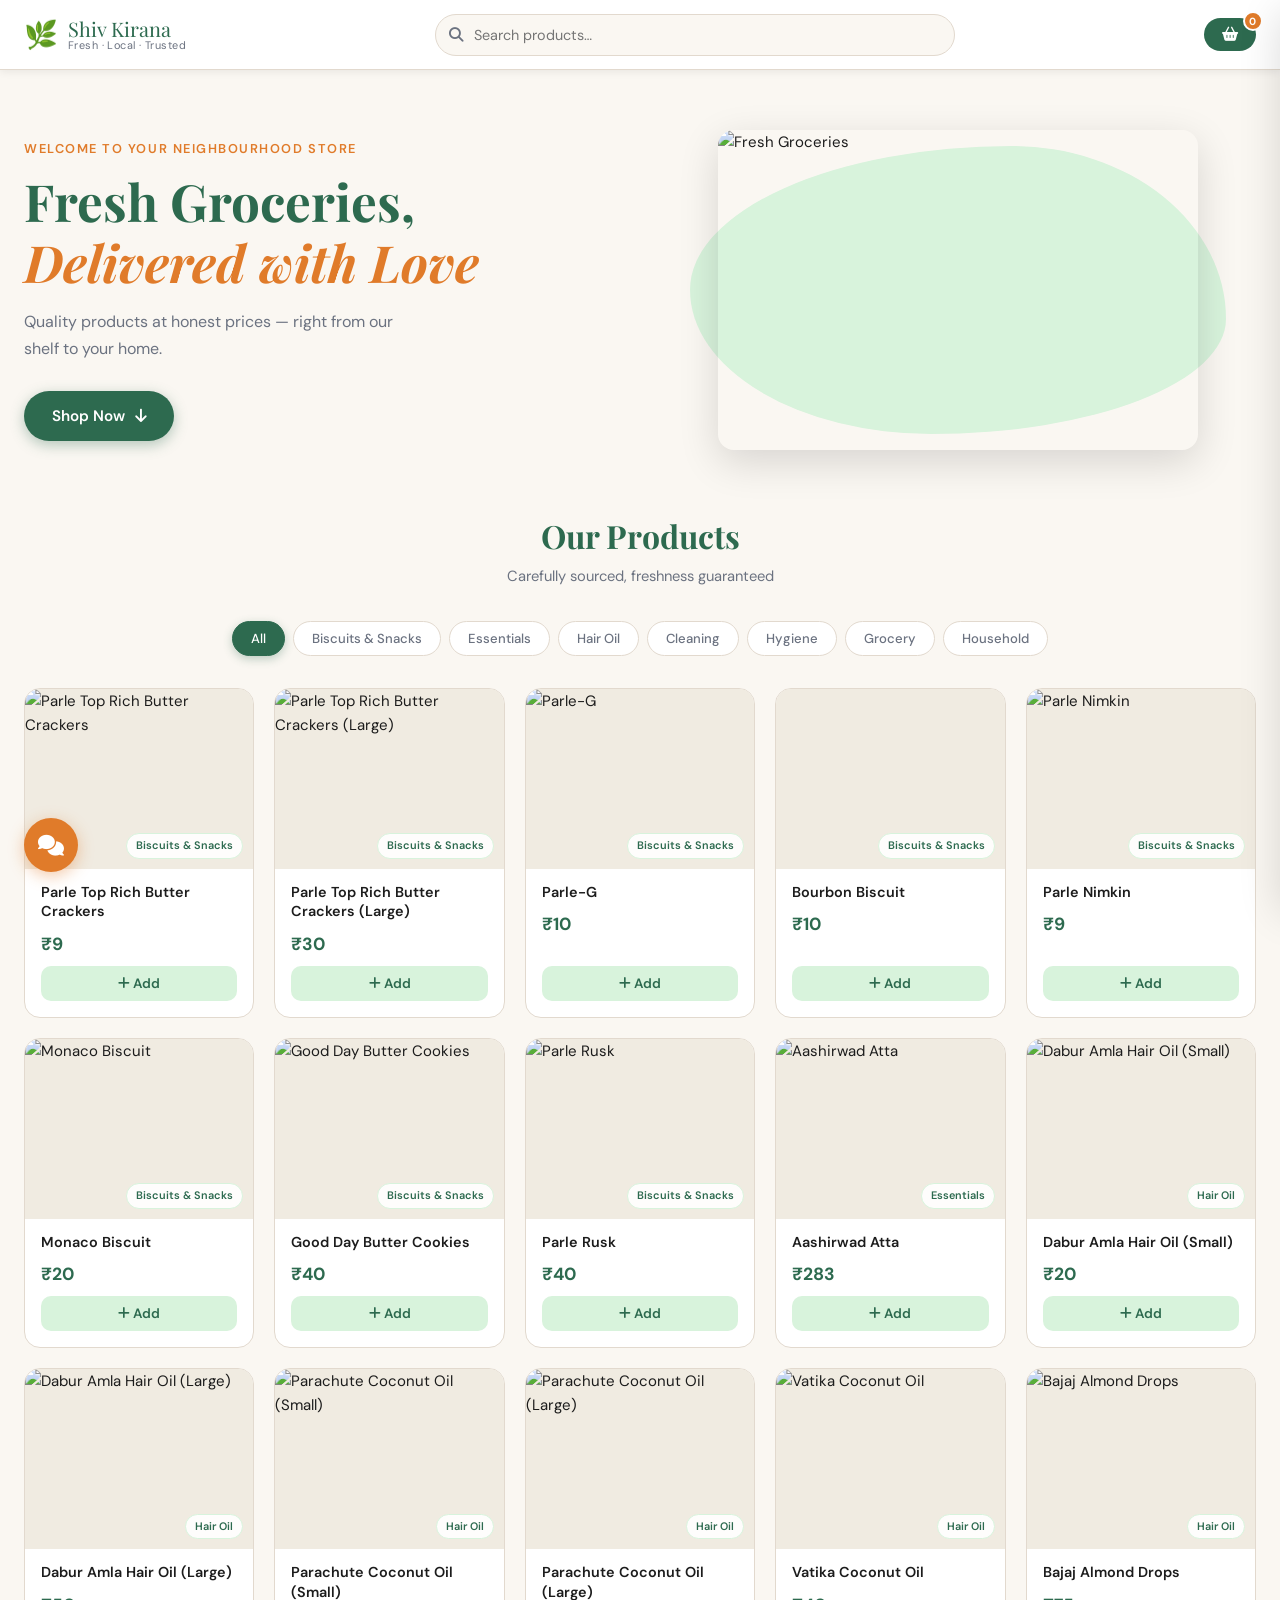
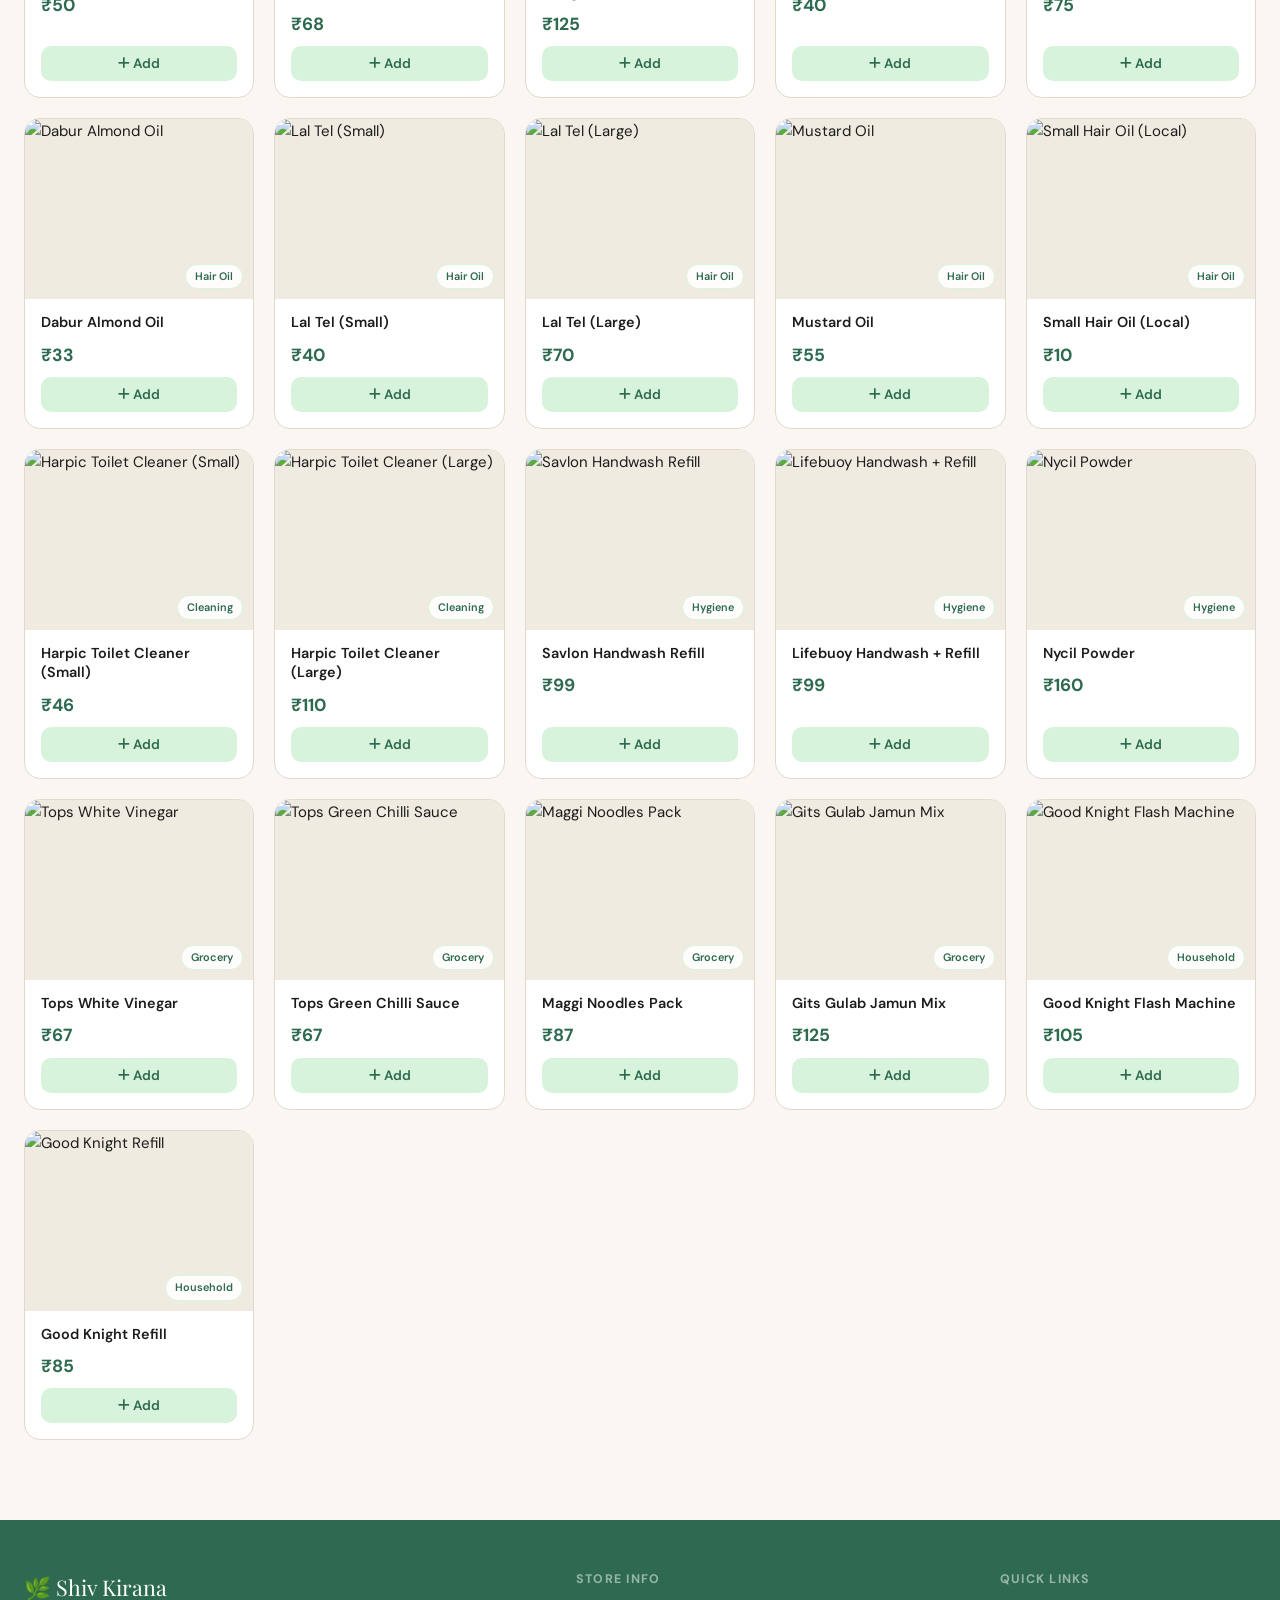
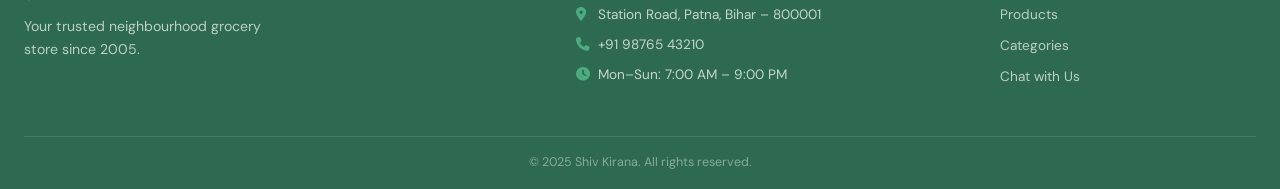
==== commit fdc6bcfd: "Update index.html" ====
--- a/index.html
+++ b/index.html
@@ -160,9 +160,9 @@
 const products = [
 
   // 🍪 Biscuits & Snacks
-  { id: 1, name: "Parle Top Rich Butter Crackers", price: 9, category: "Biscuits & Snacks", stock: true, image: "https://res.cloudinary.com/dfmzotwnn/image/upload/v1775136253/IMG-20260331-WA0002_en4pyh.jpg" },
-  { id: 2, name: "Parle Top Rich Butter Crackers (Large)", price: 30, category: "Biscuits & Snacks", stock: true, image: "https://res.cloudinary.com/dfmzotwnn/image/upload/v1775136253/IMG-20260331-WA0014_rydswx.jpg" },
-  { id: 3, name: "Parle-G", price: 10, category: "Biscuits & Snacks", stock: true, image: "https://res.cloudinary.com/dfmzotwnn/image/upload/v1775136253/IMG-20260331-WA0004_l2l41h.jpg" },
+  { id: 1, name: "Parle Top Rich Butter Crackers", price: 9, category: "Biscuits & Snacks", stock: true, image: "https://www.bbassets.com/media/uploads/p/xl/100398520_8-parle-top-buttery-crackers.jpg" },
+  { id: 2, name: "Parle Top Rich Butter Crackers (Large)", price: 30, category: "Biscuits & Snacks", stock: true, image: "https://m.media-amazon.com/images/I/81DlF8AAsEL.jpg" },
+  { id: 3, name: "Parle-G", price: 10, category: "Biscuits & Snacks", stock: true, image: "https://encrypted-tbn0.gstatic.com/images?q=tbn:ANd9GcRGKnoo_7SOMi3bA83zLjN5MIhNCT9u7j1scQ&s" },
   { id: 4, name: "Bourbon Biscuit", price: 10, category: "Biscuits & Snacks", stock: true, image: "https://res.cloudinary.com/dfmzotwnn/image/upload/v1775136253/IMG-20260331-WA0006_x2jfjz.jpg" },
   { id: 5, name: "Parle Nimkin", price: 9, category: "Biscuits & Snacks", stock: true, image: "https://res.cloudinary.com/dfmzotwnn/image/upload/v1775136253/IMG-20260331-WA0008_ueveqp.jpg" },
   { id: 6, name: "Monaco Biscuit", price: 20, category: "Biscuits & Snacks", stock: true, image: "https://res.cloudinary.com/dfmzotwnn/image/upload/v1775136255/IMG-20260331-WA0010_pkb5bg.jpg" },
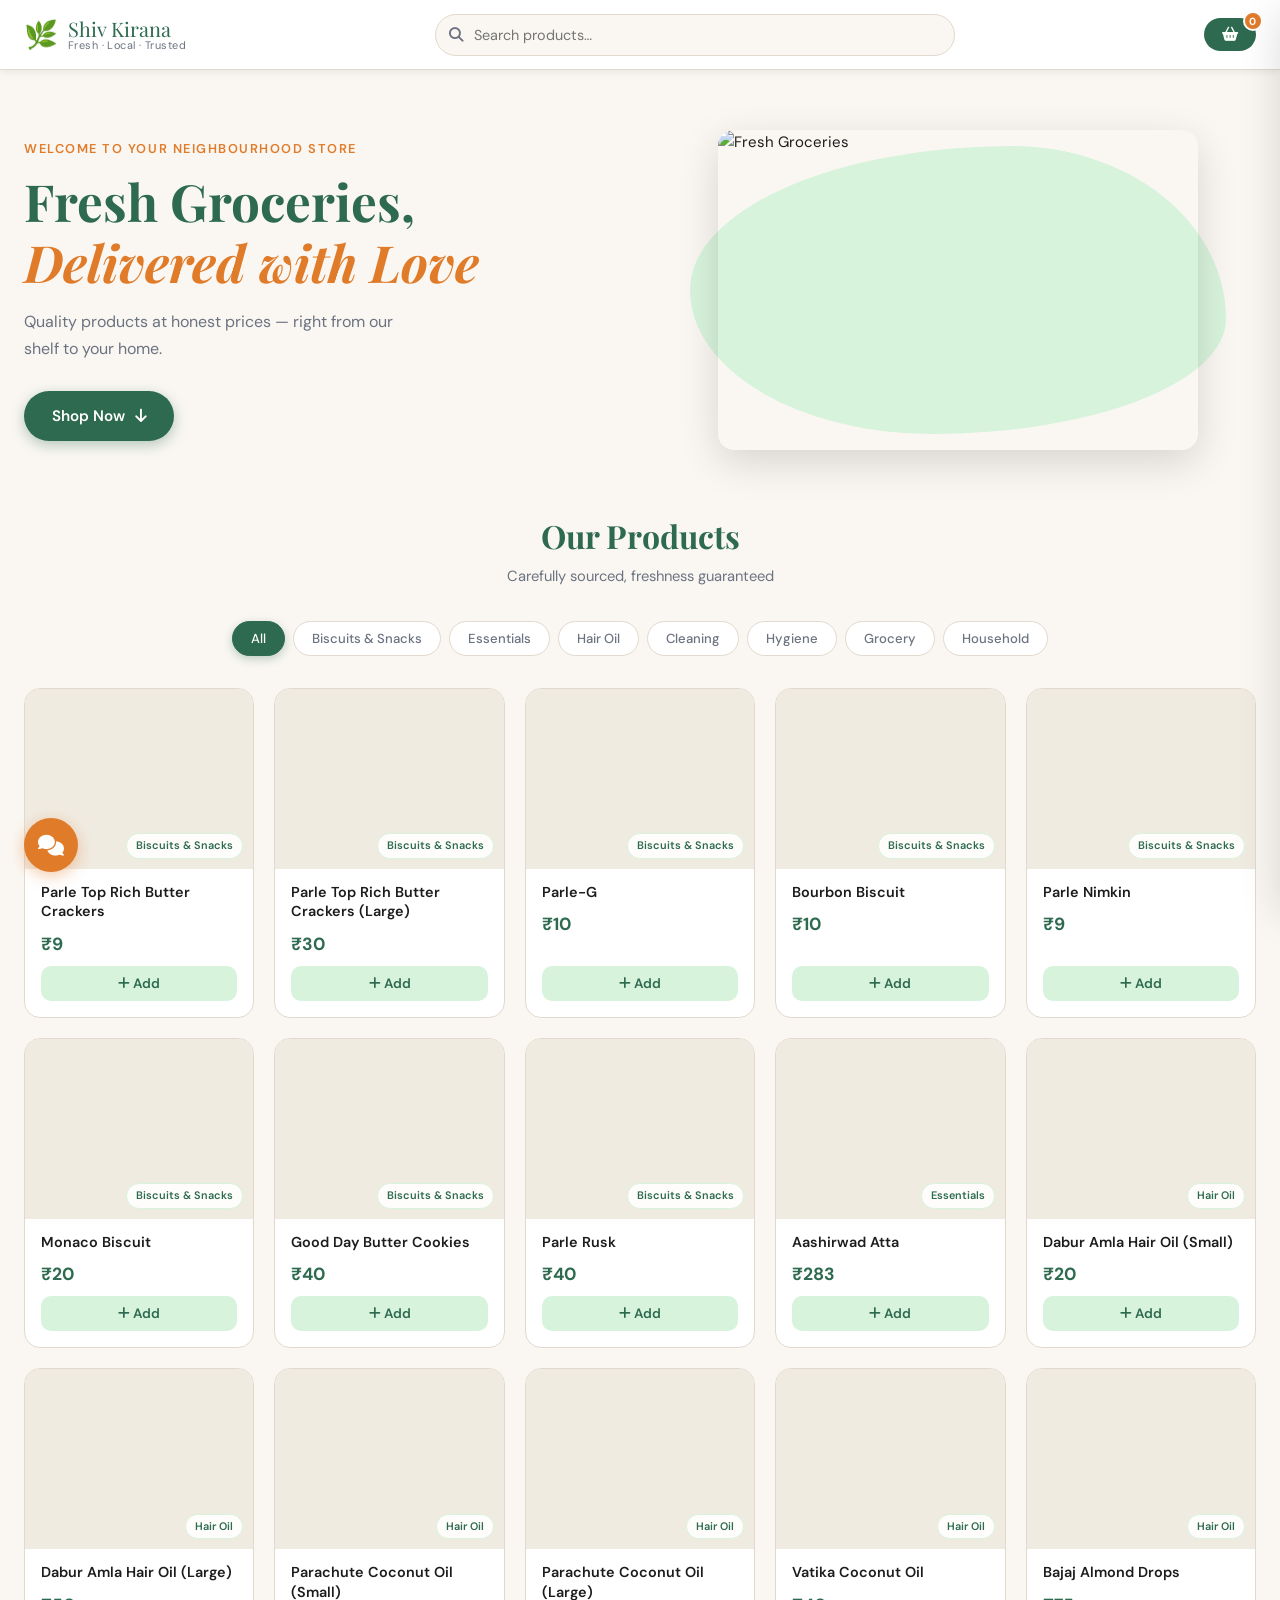
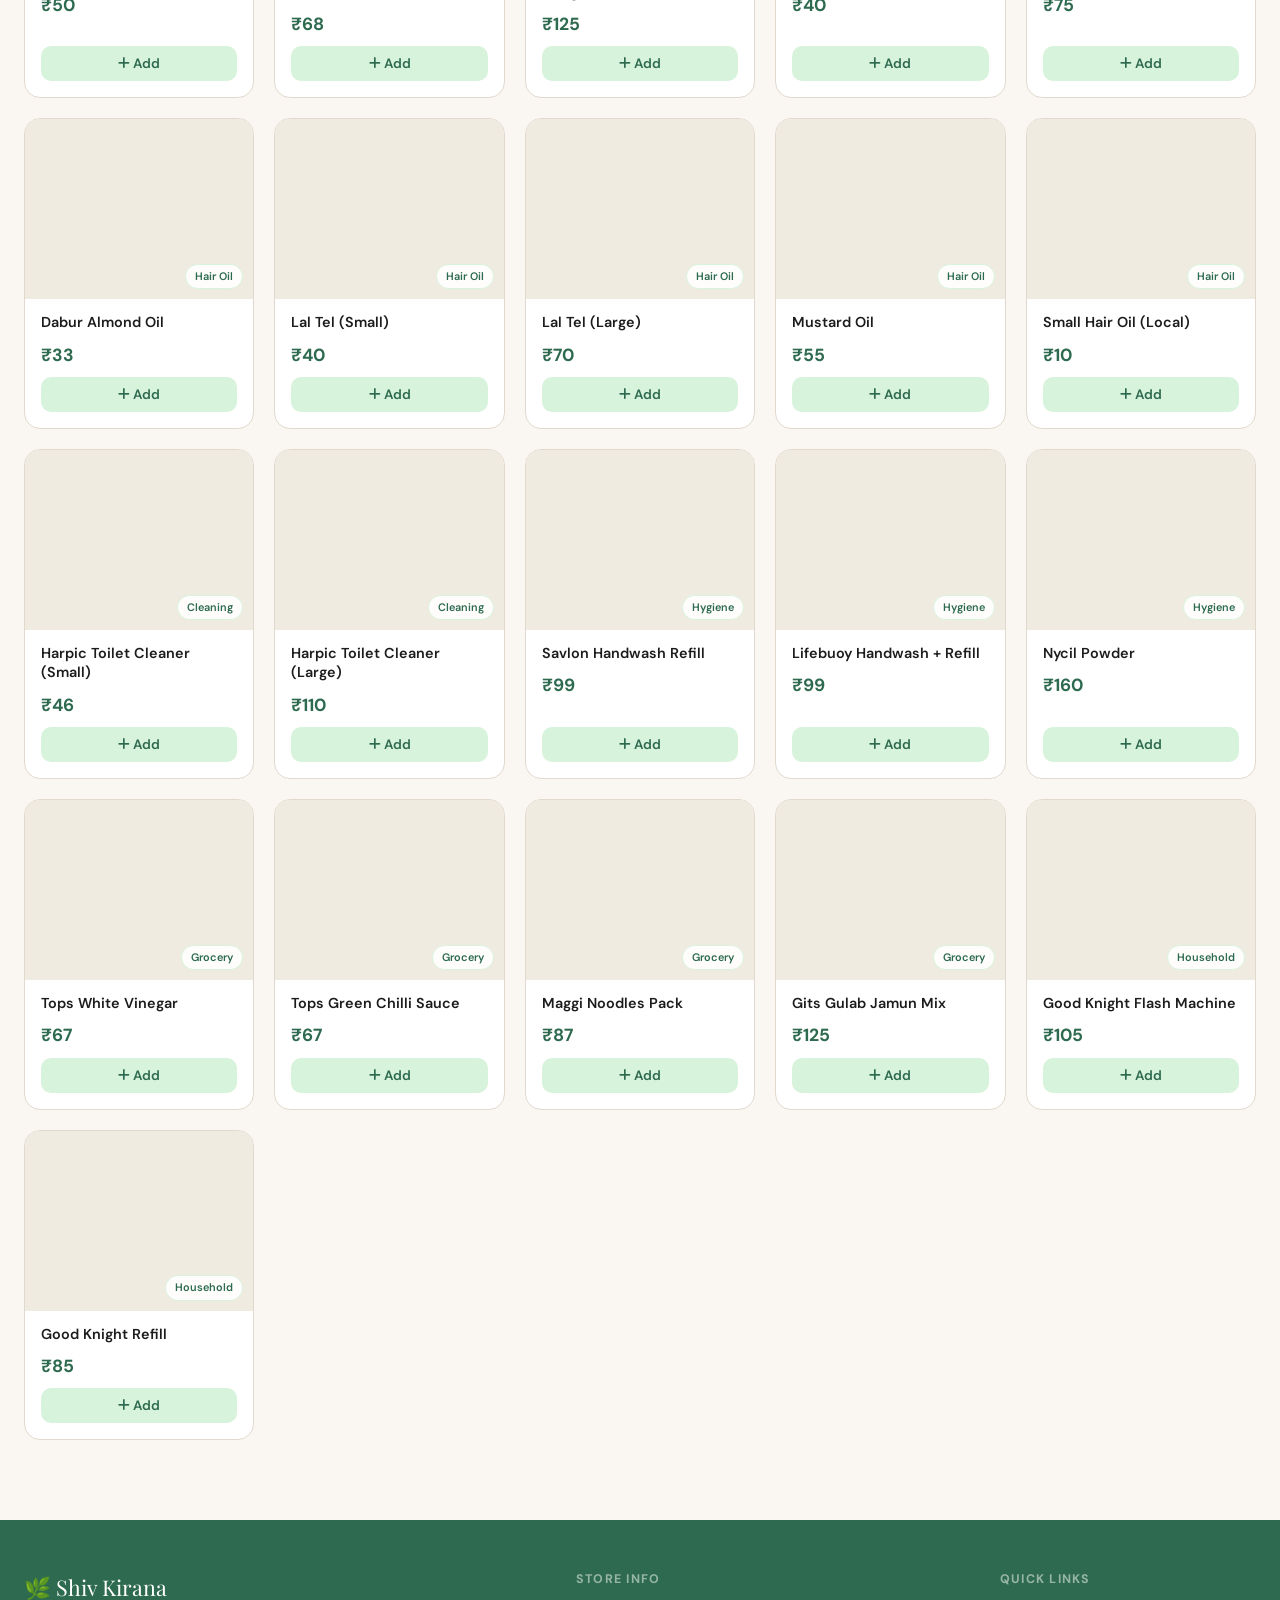
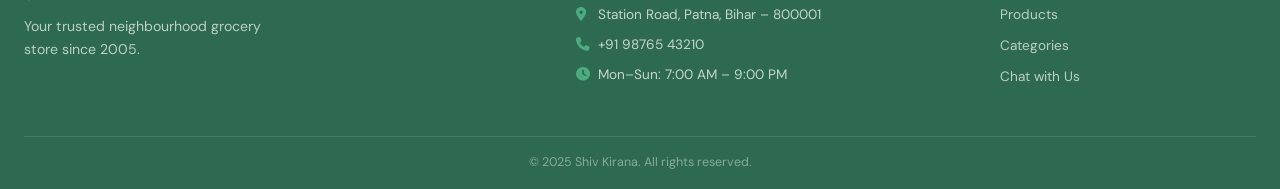
==== commit b10fe175: "Update index.html" ====
--- a/index.html
+++ b/index.html
@@ -163,14 +163,14 @@
   { id: 1, name: "Parle Top Rich Butter Crackers", price: 9, category: "Biscuits & Snacks", stock: true, image: "https://www.bbassets.com/media/uploads/p/xl/100398520_8-parle-top-buttery-crackers.jpg" },
   { id: 2, name: "Parle Top Rich Butter Crackers (Large)", price: 30, category: "Biscuits & Snacks", stock: true, image: "https://m.media-amazon.com/images/I/81DlF8AAsEL.jpg" },
   { id: 3, name: "Parle-G", price: 10, category: "Biscuits & Snacks", stock: true, image: "https://encrypted-tbn0.gstatic.com/images?q=tbn:ANd9GcRGKnoo_7SOMi3bA83zLjN5MIhNCT9u7j1scQ&s" },
-  { id: 4, name: "Bourbon Biscuit", price: 10, category: "Biscuits & Snacks", stock: true, image: "https://res.cloudinary.com/dfmzotwnn/image/upload/v1775136253/IMG-20260331-WA0006_x2jfjz.jpg" },
-  { id: 5, name: "Parle Nimkin", price: 9, category: "Biscuits & Snacks", stock: true, image: "https://res.cloudinary.com/dfmzotwnn/image/upload/v1775136253/IMG-20260331-WA0008_ueveqp.jpg" },
-  { id: 6, name: "Monaco Biscuit", price: 20, category: "Biscuits & Snacks", stock: true, image: "https://res.cloudinary.com/dfmzotwnn/image/upload/v1775136255/IMG-20260331-WA0010_pkb5bg.jpg" },
-  { id: 7, name: "Good Day Butter Cookies", price: 40, category: "Biscuits & Snacks", stock: true, image: "https://res.cloudinary.com/dfmzotwnn/image/upload/v1775136253/IMG-20260331-WA0012_x9qmcg.jpg" },
-  { id: 8, name: "Parle Rusk", price: 40, category: "Biscuits & Snacks", stock: true, image: "https://res.cloudinary.com/dfmzotwnn/image/upload/v1775136255/IMG-20260331-WA0017_qixsmm.jpg" },
+  { id: 4, name: "Bourbon Biscuit", price: 10, category: "Biscuits & Snacks", stock: true, image: "https://image.cdn.shpy.in/22879/SKU-2422_0-1758617158092.jpg?width=600&format=webp" },
+  { id: 5, name: "Parle Nimkin", price: 9, category: "Biscuits & Snacks", stock: true, image: "https://vermasonline.com/wp-content/uploads/2023/04/1633161242_NewProject6611.png" },
+  { id: 6, name: "Monaco Biscuit", price: 20, category: "Biscuits & Snacks", stock: true, image: "https://5.imimg.com/data5/SELLER/Default/2021/2/SU/KB/YI/74107423/parle-snacks-500x500.jpg" },
+  { id: 7, name: "Good Day Butter Cookies", price: 40, category: "Biscuits & Snacks", stock: true, image: "https://5.imimg.com/data5/ANDROID/Default/2023/1/TA/DL/KD/17040408/product-jpeg.jpg" },
+  { id: 8, name: "Parle Rusk", price: 40, category: "Biscuits & Snacks", stock: true, image: "https://www.bbassets.com/media/uploads/p/l/40214387_3-parle-rusk-real-elaichi.jpg" },
 
   // 🛢️ Atta & Essentials
-  { id: 9, name: "Aashirwad Atta", price: 283, category: "Essentials", stock: true, image: "https://images.unsplash.com/photo-1608198093002-ad4e005484ec?w=400" },
+  { id: 9, name: "Aashirwad Atta", price: 283, category: "Essentials", stock: true, image: "https://www.bbassets.com/media/uploads/p/xl/126903_12-aashirvaad-atta-whole-wheat.jpg" },
 
   // 🧴 Hair Oils & Personal Care
   { id: 10, name: "Dabur Amla Hair Oil (Small)", price: 20, category: "Hair Oil", stock: true, image: "https://res.cloudinary.com/dfmzotwnn/image/upload/v1775136255/IMG-20260331-WA0021_ordbds.jpg" },
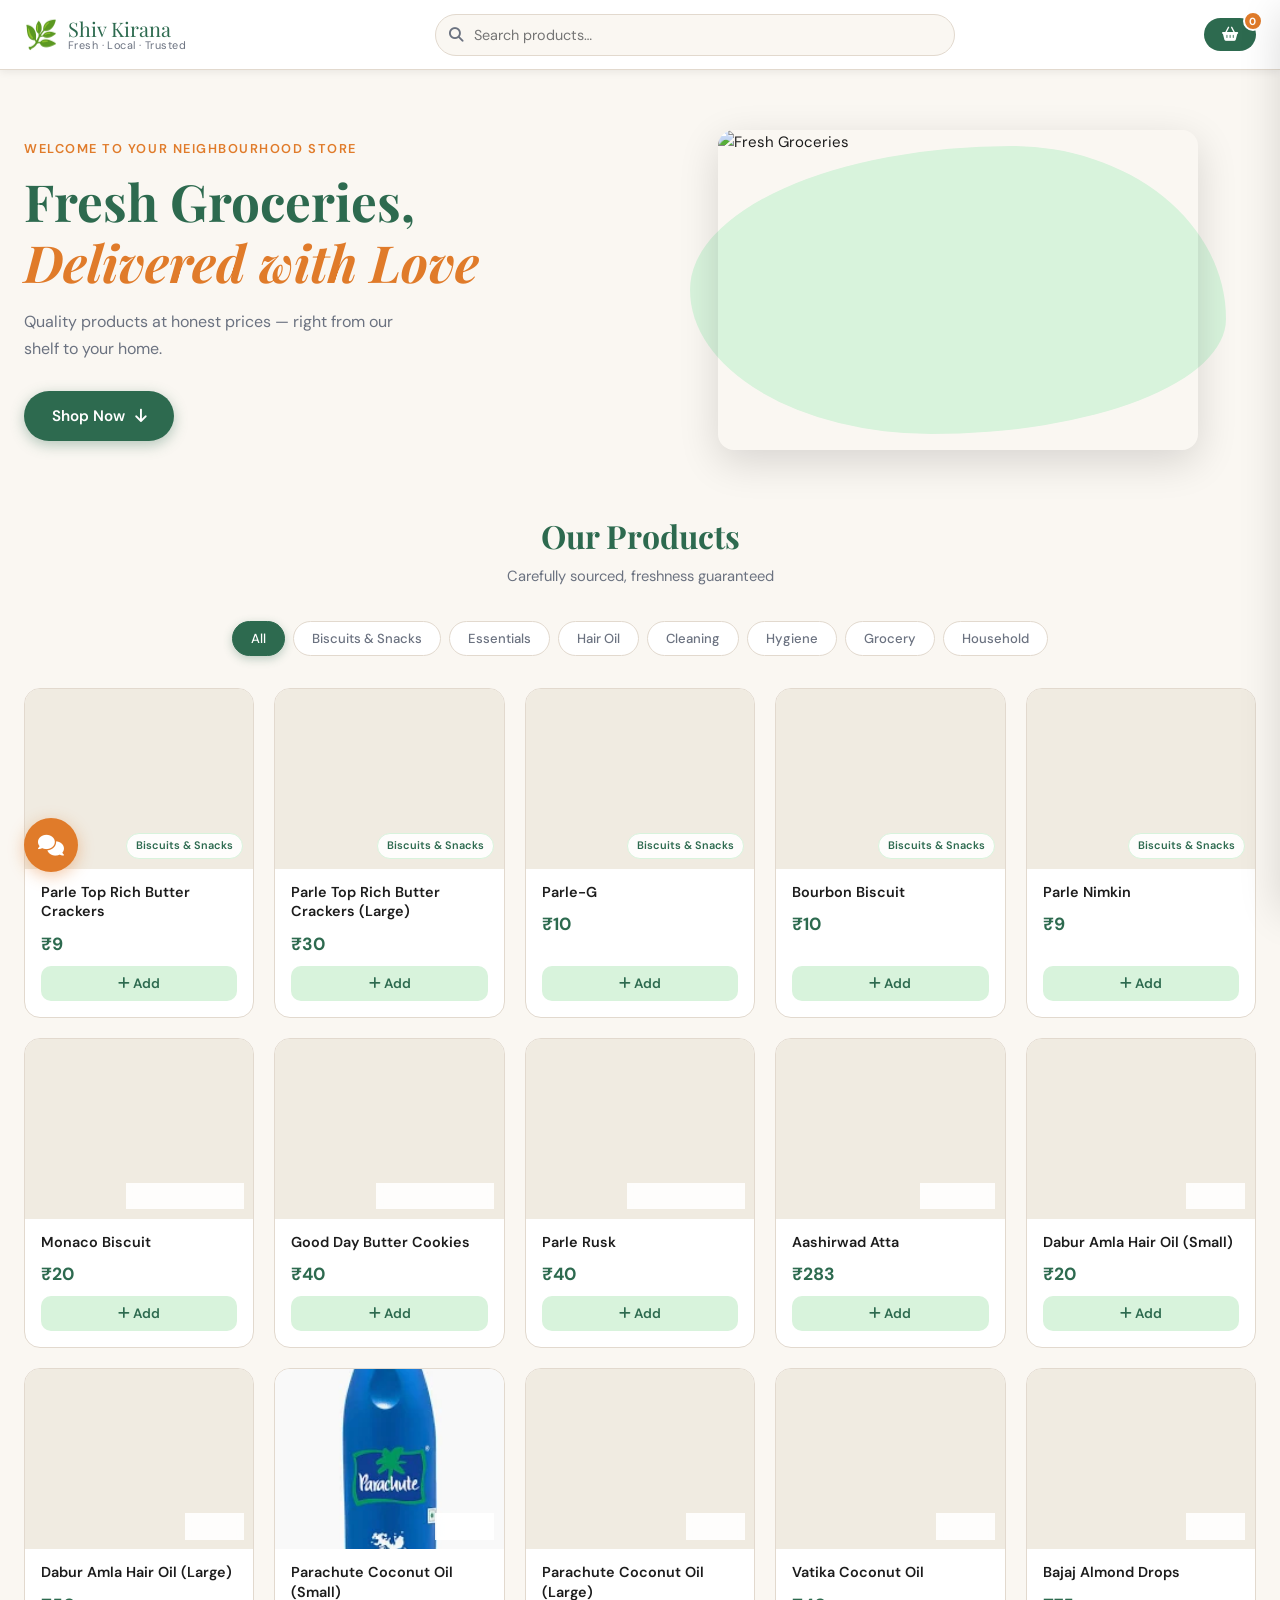
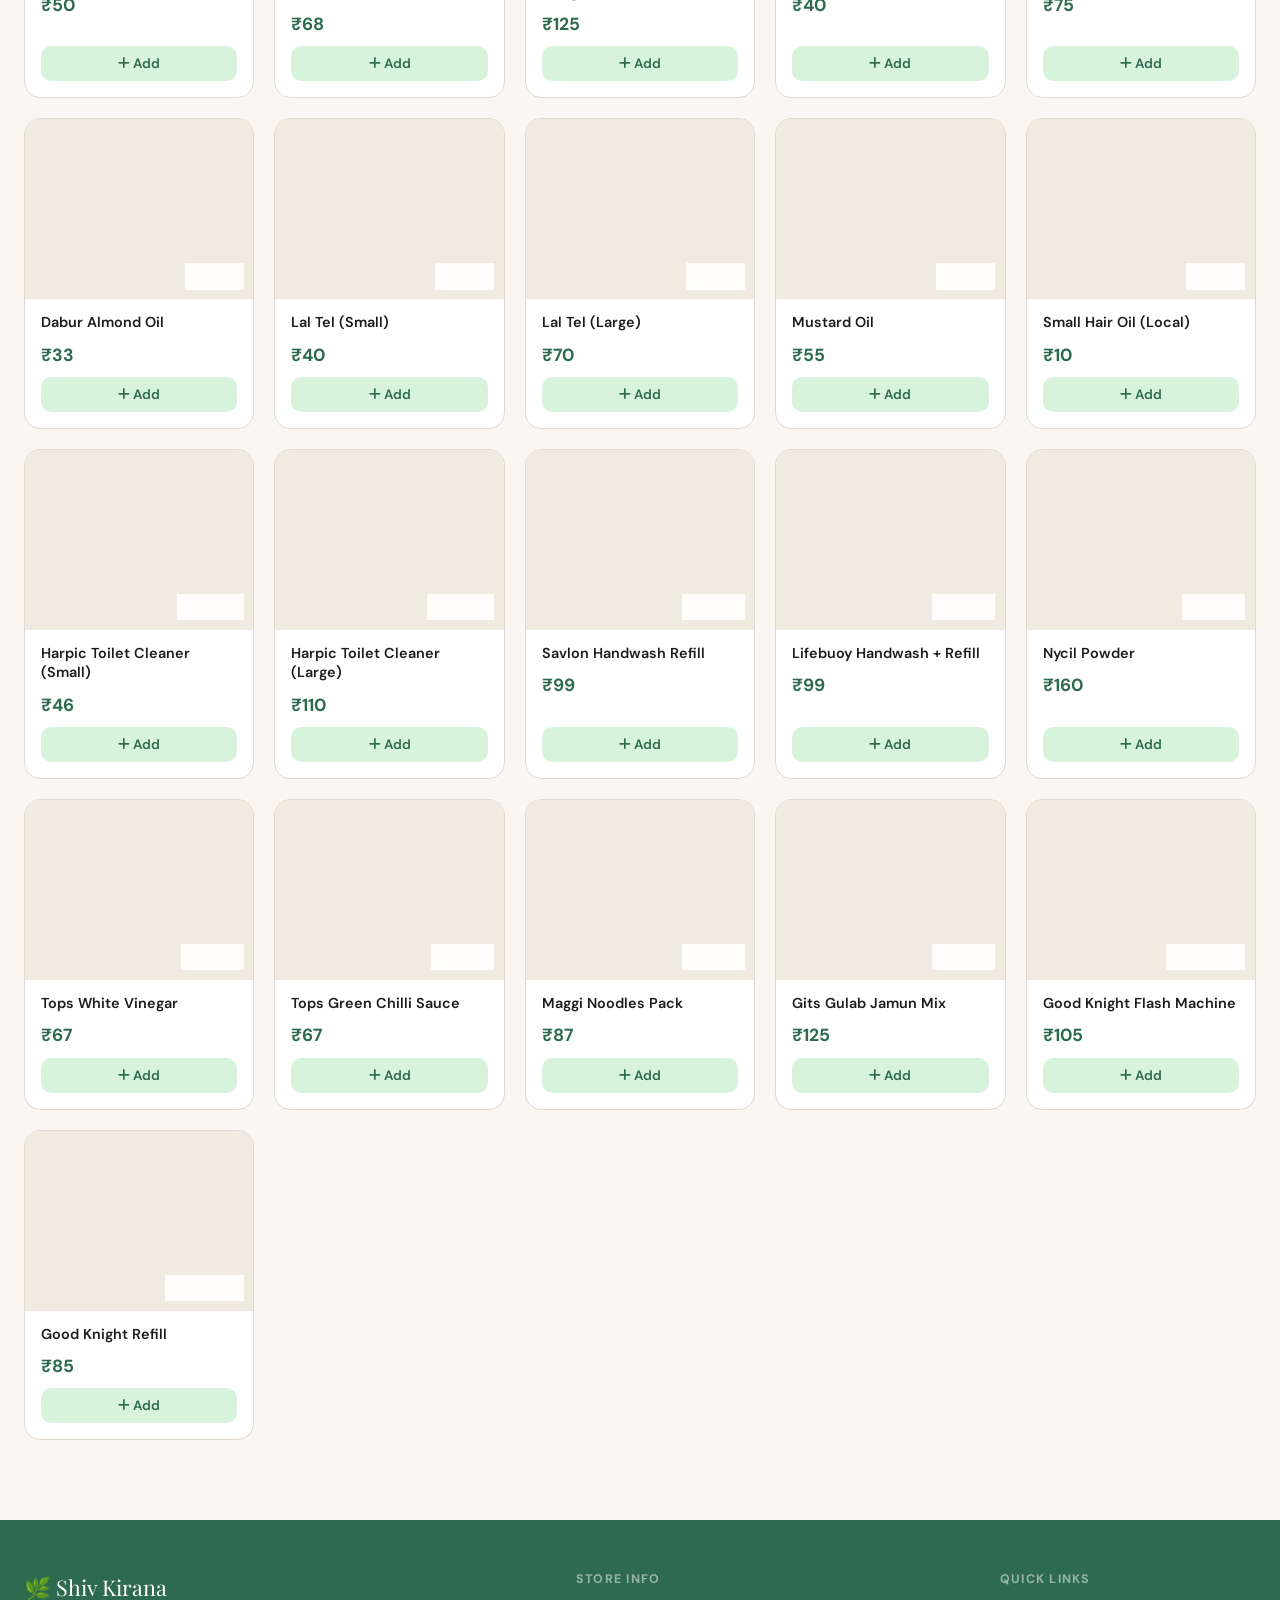
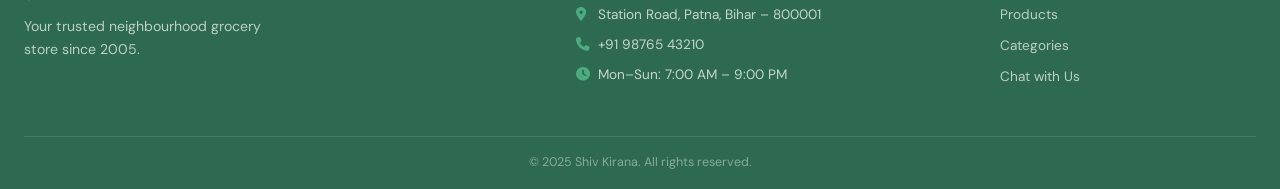
==== commit d6c89c1f: "Update index.html" ====
--- a/index.html
+++ b/index.html
@@ -173,13 +173,13 @@
   { id: 9, name: "Aashirwad Atta", price: 283, category: "Essentials", stock: true, image: "https://www.bbassets.com/media/uploads/p/xl/126903_12-aashirvaad-atta-whole-wheat.jpg" },
 
   // 🧴 Hair Oils & Personal Care
-  { id: 10, name: "Dabur Amla Hair Oil (Small)", price: 20, category: "Hair Oil", stock: true, image: "https://res.cloudinary.com/dfmzotwnn/image/upload/v1775136255/IMG-20260331-WA0021_ordbds.jpg" },
-  { id: 11, name: "Dabur Amla Hair Oil (Large)", price: 50, category: "Hair Oil", stock: true, image: "https://res.cloudinary.com/dfmzotwnn/image/upload/v1775136256/IMG-20260331-WA0023_gbwvl5.jpg" },
-  { id: 12, name: "Parachute Coconut Oil (Small)", price: 68, category: "Hair Oil", stock: true, image: "https://res.cloudinary.com/dfmzotwnn/image/upload/v1775136256/IMG-20260331-WA0027_nhrbre.jpg" },
-  { id: 13, name: "Parachute Coconut Oil (Large)", price: 125, category: "Hair Oil", stock: true, image: "https://res.cloudinary.com/dfmzotwnn/image/upload/v1775136256/IMG-20260331-WA0025_jzxtcc.jpg" },
-  { id: 14, name: "Vatika Coconut Oil", price: 40, category: "Hair Oil", stock: true, image: "https://res.cloudinary.com/dfmzotwnn/image/upload/v1775136257/IMG-20260331-WA0031_ffm2dw.jpg" },
-  { id: 15, name: "Bajaj Almond Drops", price: 75, category: "Hair Oil", stock: true, image: "https://res.cloudinary.com/dfmzotwnn/image/upload/v1775136257/IMG-20260331-WA0033_etoxnf.jpg" },
-  { id: 16, name: "Dabur Almond Oil", price: 33, category: "Hair Oil", stock: true, image: "https://res.cloudinary.com/dfmzotwnn/image/upload/v1775136257/IMG-20260331-WA0035_aoq8fw.jpg" },
+  { id: 10, name: "Dabur Amla Hair Oil (Small)", price: 20, category: "Hair Oil", stock: true, image: "https://encrypted-tbn0.gstatic.com/shopping?q=tbn:ANd9GcSLRAMxy7pkR9xVekneIwgpbKumJFOv6aoGwkFjDe1m8IvdfbibRMYxzp1FPzuD77uFb8_8Yf3hnxdG6ZKu5t1qmoZgPjNgA6WUX7E1x3qeBa0LjnBed1tblDJzg5EDY8xv9aUArPc&usqp=CAc" },
+  { id: 11, name: "Dabur Amla Hair Oil (Large)", price: 50, category: "Hair Oil", stock: true, image: "https://encrypted-tbn0.gstatic.com/shopping?q=tbn:ANd9GcSLRAMxy7pkR9xVekneIwgpbKumJFOv6aoGwkFjDe1m8IvdfbibRMYxzp1FPzuD77uFb8_8Yf3hnxdG6ZKu5t1qmoZgPjNgA6WUX7E1x3qeBa0LjnBed1tblDJzg5EDY8xv9aUArPc&usqp=CAc" },
+  { id: 12, name: "Parachute Coconut Oil (Small)", price: 68, category: "Hair Oil", stock: true, image: "[data-uri]" },
+  { id: 13, name: "Parachute Coconut Oil (Large)", price: 125, category: "Hair Oil", stock: true, image: "https://www.quickpantry.in/cdn/shop/products/parachute-100percent-pure-coconut-oil-jar-quick-pantry.jpg?v=1710538901" },
+  { id: 14, name: "Vatika Coconut Oil", price: 40, category: "Hair Oil", stock: true, image: "https://encrypted-tbn1.gstatic.com/shopping?q=tbn:ANd9GcS-LMSNJo95xB3p--TvNsDDD5IZ3HTvdcMSNDt8oL5xPQm1qsm3tfk07iwntvC_Czo9GX0uB2hujQEvF-S3KTMnPe7o1-U0uyZ1vdVzKoDx3Dp3Anj5iCuHqfAgUOrynEFT0ZQDnouVsw&usqp=CAc" },
+  { id: 15, name: "Bajaj Almond Drops", price: 75, category: "Hair Oil", stock: true, image: "https://encrypted-tbn1.gstatic.com/shopping?q=tbn:ANd9GcSLh2wtASX84CMDkgtFGg_tJonWn-mfWBR9Is7SbM5O3BS0rlcMv3KJ1ZmGGQm9llO2_lZMSqPTARUlbFhdIS0XiI7fMQsTvOEtViGX984q0st_zXSNL948o0QkkfnzJ3Kw7NT-saChyv0&usqp=CAc" },
+  { id: 16, name: "Dabur Almond Oil", price: 33, category: "Hair Oil", stock: true, image: "https://encrypted-tbn1.gstatic.com/shopping?q=tbn:ANd9GcSS798jp8D_D0HLG8ZYSsZyn_DIhYX_RlD62-3I6d6s4Ydnc1gUT4j7VDz9E4Pn0al3FsxjTYtCm0lSJAdBFUJRVuzBhoXH4JLZ0YMQJ568oJ9aJZtSxp7mdGrNWYsh1iw1VhLJn4ejMSM&usqp=CAc" },
   { id: 17, name: "Lal Tel (Small)", price: 40, category: "Hair Oil", stock: true, image: "https://images.unsplash.com/photo-1594035910387-fea47794261f?w=400" },
   { id: 18, name: "Lal Tel (Large)", price: 70, category: "Hair Oil", stock: true, image: "https://images.unsplash.com/photo-1594035910387-fea47794261f?w=400" },
   { id: 19, name: "Mustard Oil", price: 55, category: "Hair Oil", stock: true, image: "https://images.unsplash.com/photo-1604908176997-431f3c41c5e5?w=400" },
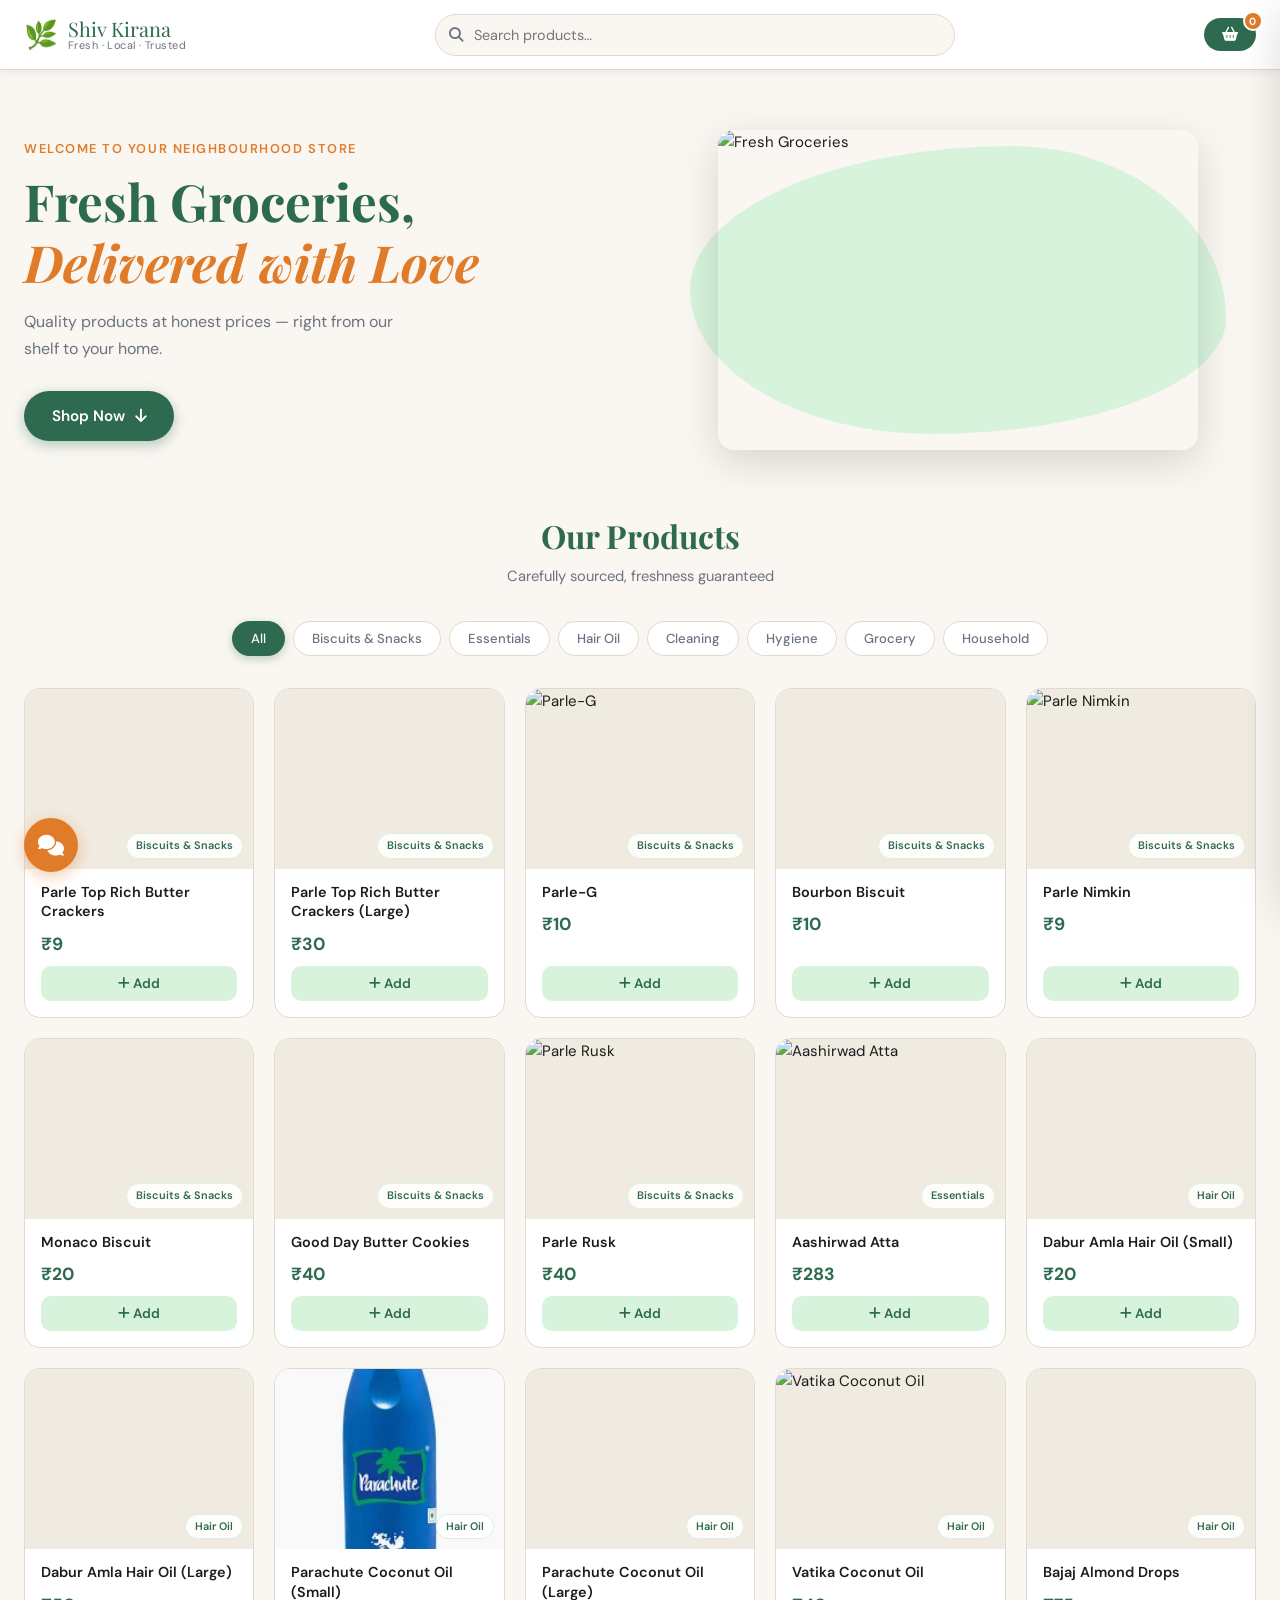
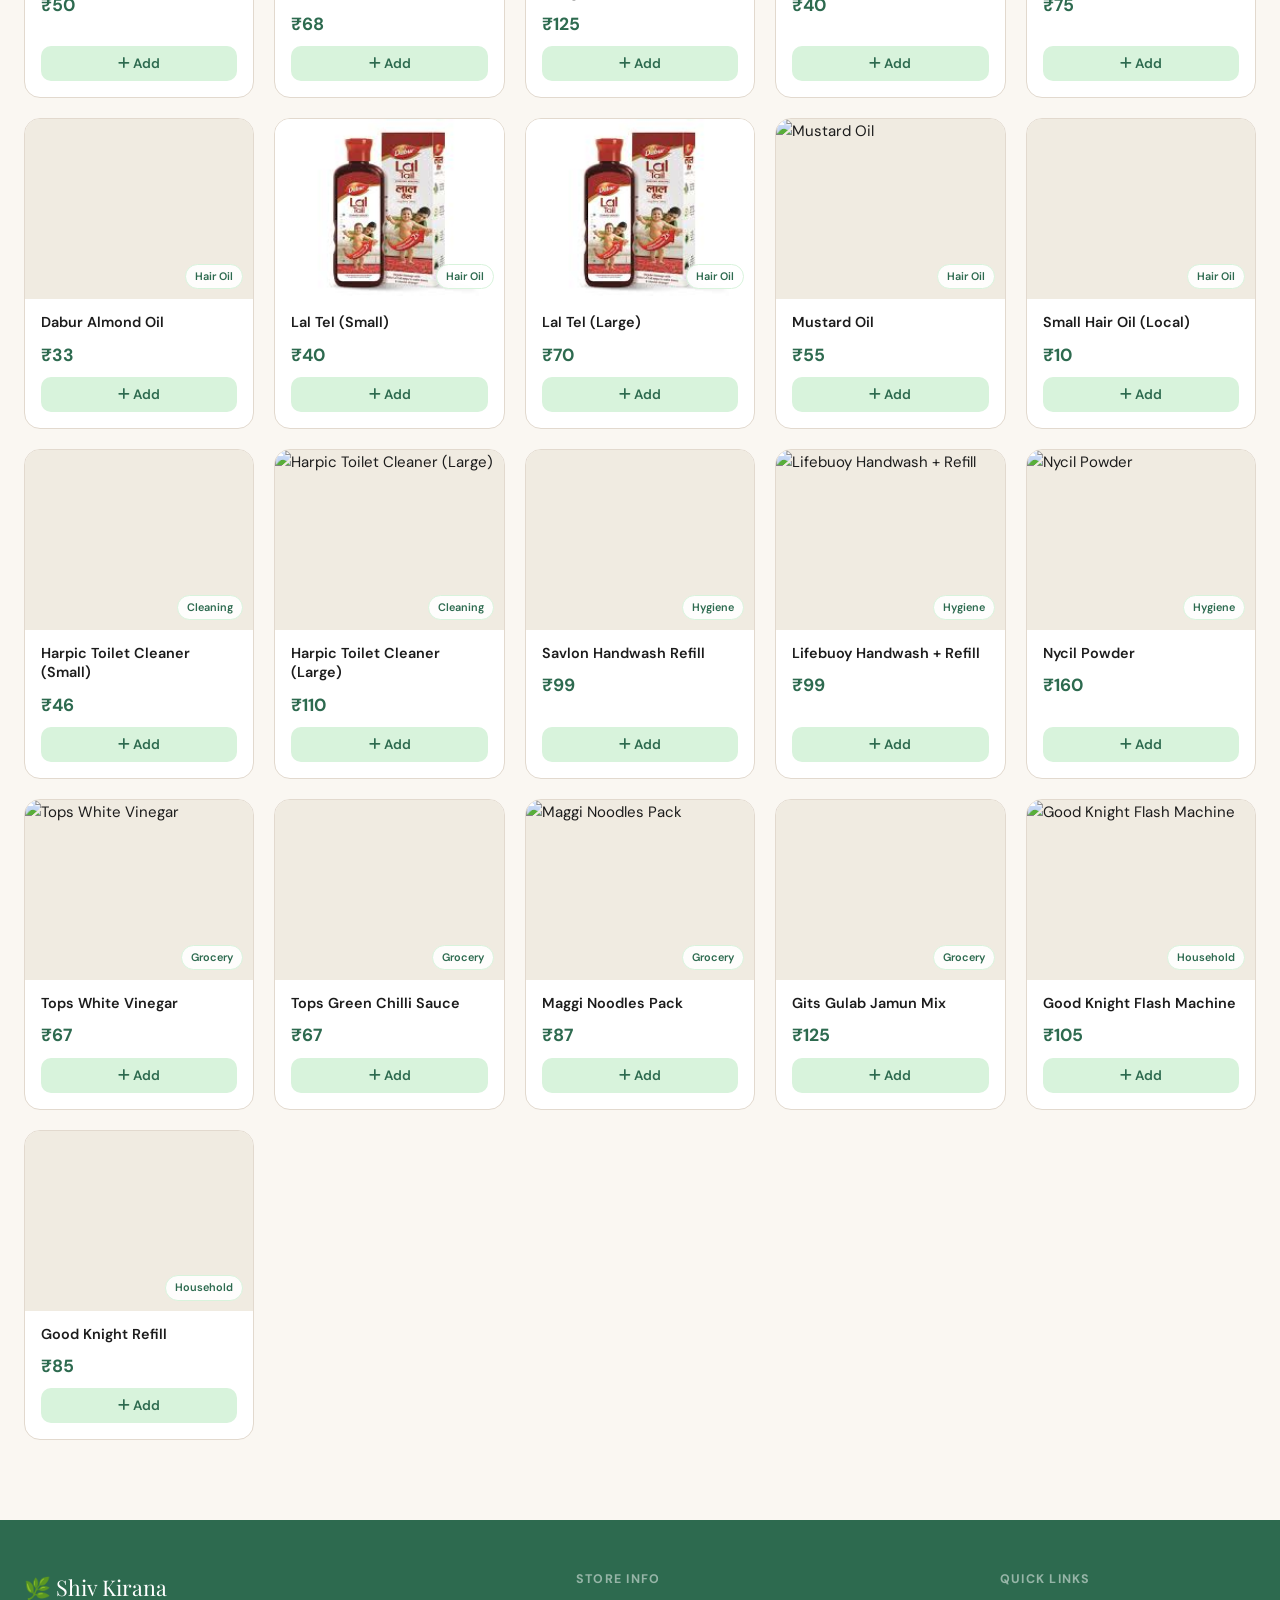
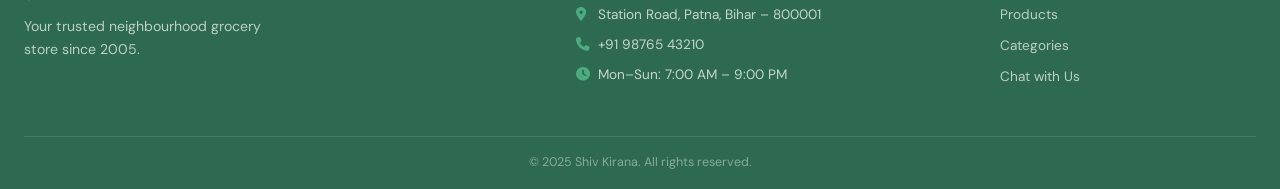
==== commit 7abdb4b8: "Update index.html" ====
--- a/index.html
+++ b/index.html
@@ -180,8 +180,8 @@
   { id: 14, name: "Vatika Coconut Oil", price: 40, category: "Hair Oil", stock: true, image: "https://encrypted-tbn1.gstatic.com/shopping?q=tbn:ANd9GcS-LMSNJo95xB3p--TvNsDDD5IZ3HTvdcMSNDt8oL5xPQm1qsm3tfk07iwntvC_Czo9GX0uB2hujQEvF-S3KTMnPe7o1-U0uyZ1vdVzKoDx3Dp3Anj5iCuHqfAgUOrynEFT0ZQDnouVsw&usqp=CAc" },
   { id: 15, name: "Bajaj Almond Drops", price: 75, category: "Hair Oil", stock: true, image: "https://encrypted-tbn1.gstatic.com/shopping?q=tbn:ANd9GcSLh2wtASX84CMDkgtFGg_tJonWn-mfWBR9Is7SbM5O3BS0rlcMv3KJ1ZmGGQm9llO2_lZMSqPTARUlbFhdIS0XiI7fMQsTvOEtViGX984q0st_zXSNL948o0QkkfnzJ3Kw7NT-saChyv0&usqp=CAc" },
   { id: 16, name: "Dabur Almond Oil", price: 33, category: "Hair Oil", stock: true, image: "https://encrypted-tbn1.gstatic.com/shopping?q=tbn:ANd9GcSS798jp8D_D0HLG8ZYSsZyn_DIhYX_RlD62-3I6d6s4Ydnc1gUT4j7VDz9E4Pn0al3FsxjTYtCm0lSJAdBFUJRVuzBhoXH4JLZ0YMQJ568oJ9aJZtSxp7mdGrNWYsh1iw1VhLJn4ejMSM&usqp=CAc" },
-  { id: 17, name: "Lal Tel (Small)", price: 40, category: "Hair Oil", stock: true, image: "https://images.unsplash.com/photo-1594035910387-fea47794261f?w=400" },
-  { id: 18, name: "Lal Tel (Large)", price: 70, category: "Hair Oil", stock: true, image: "https://images.unsplash.com/photo-1594035910387-fea47794261f?w=400" },
+  { id: 17, name: "Lal Tel (Small)", price: 40, category: "Hair Oil", stock: true, image: "[data-uri]" },
+  { id: 18, name: "Lal Tel (Large)", price: 70, category: "Hair Oil", stock: true, image: "[data-uri]" },
   { id: 19, name: "Mustard Oil", price: 55, category: "Hair Oil", stock: true, image: "https://images.unsplash.com/photo-1604908176997-431f3c41c5e5?w=400" },
   { id: 20, name: "Small Hair Oil (Local)", price: 10, category: "Hair Oil", stock: true, image: "https://images.unsplash.com/photo-1594035910387-fea47794261f?w=400" },
 
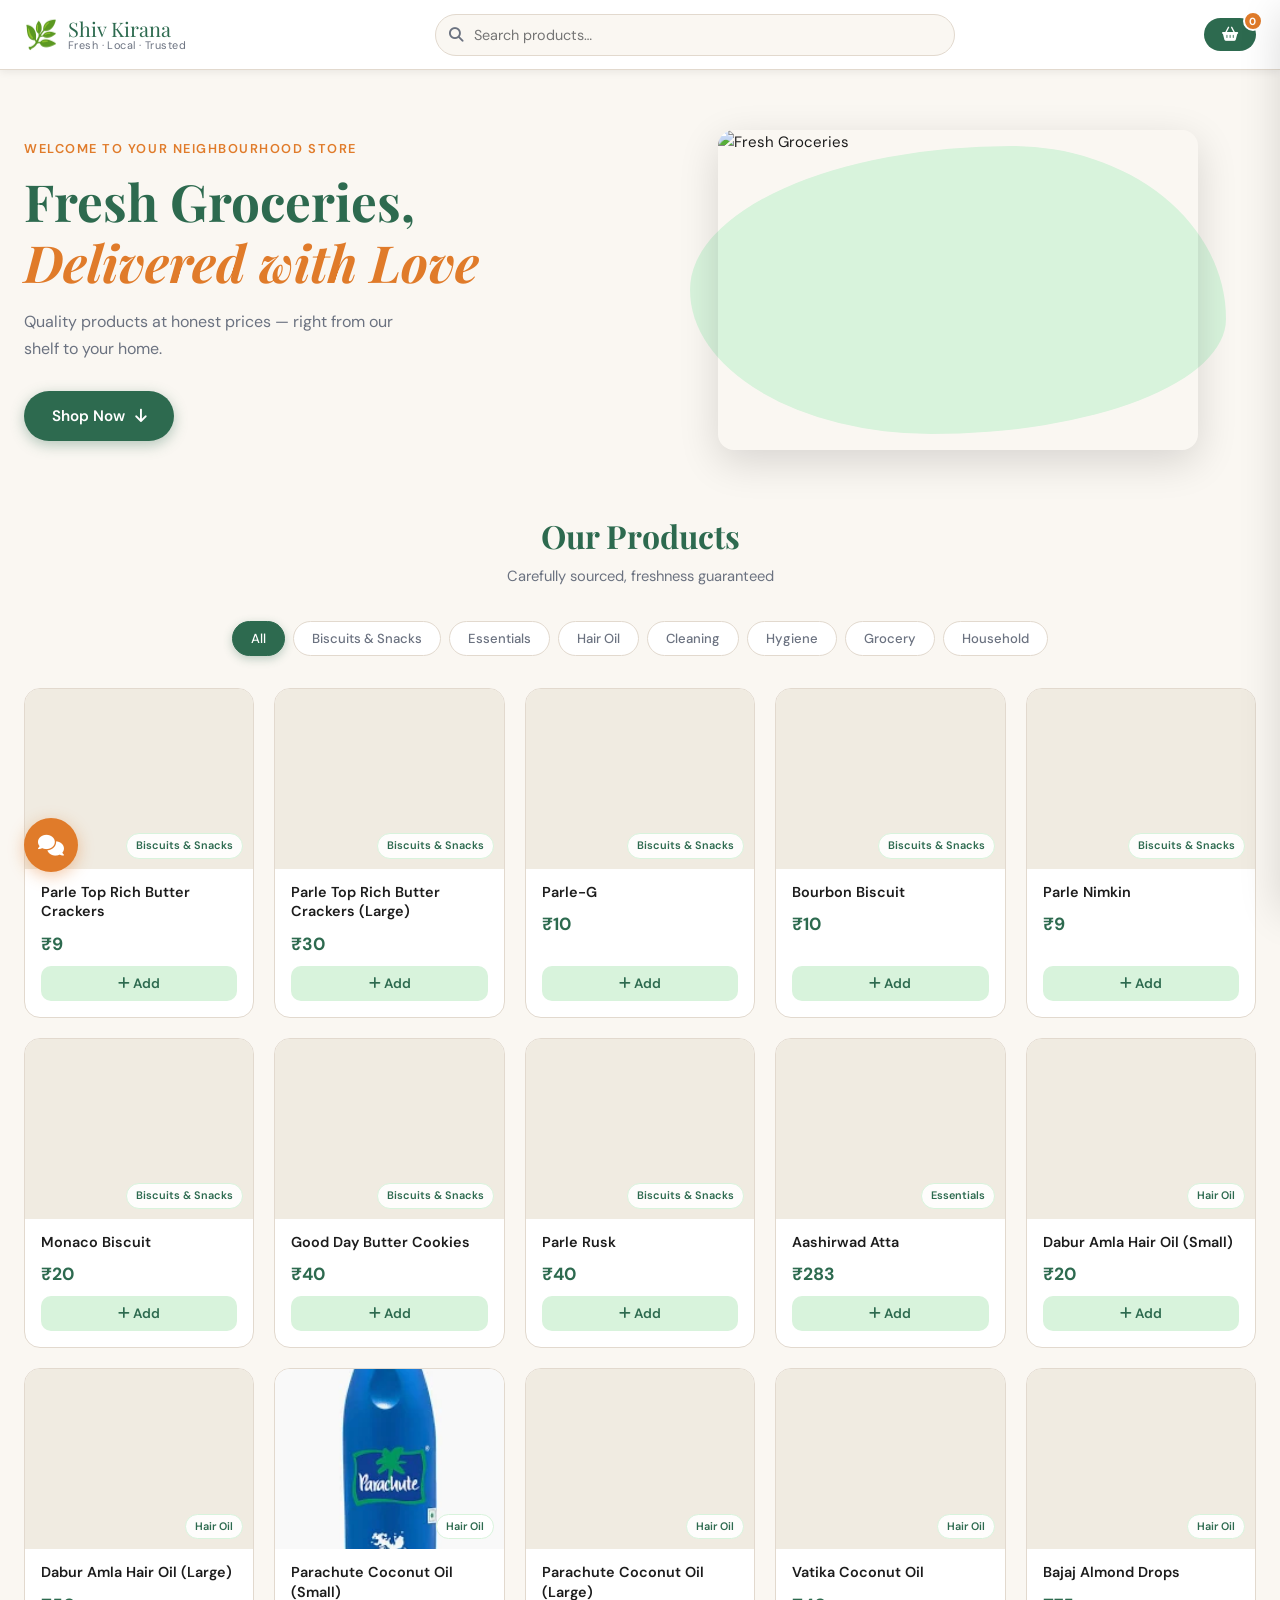
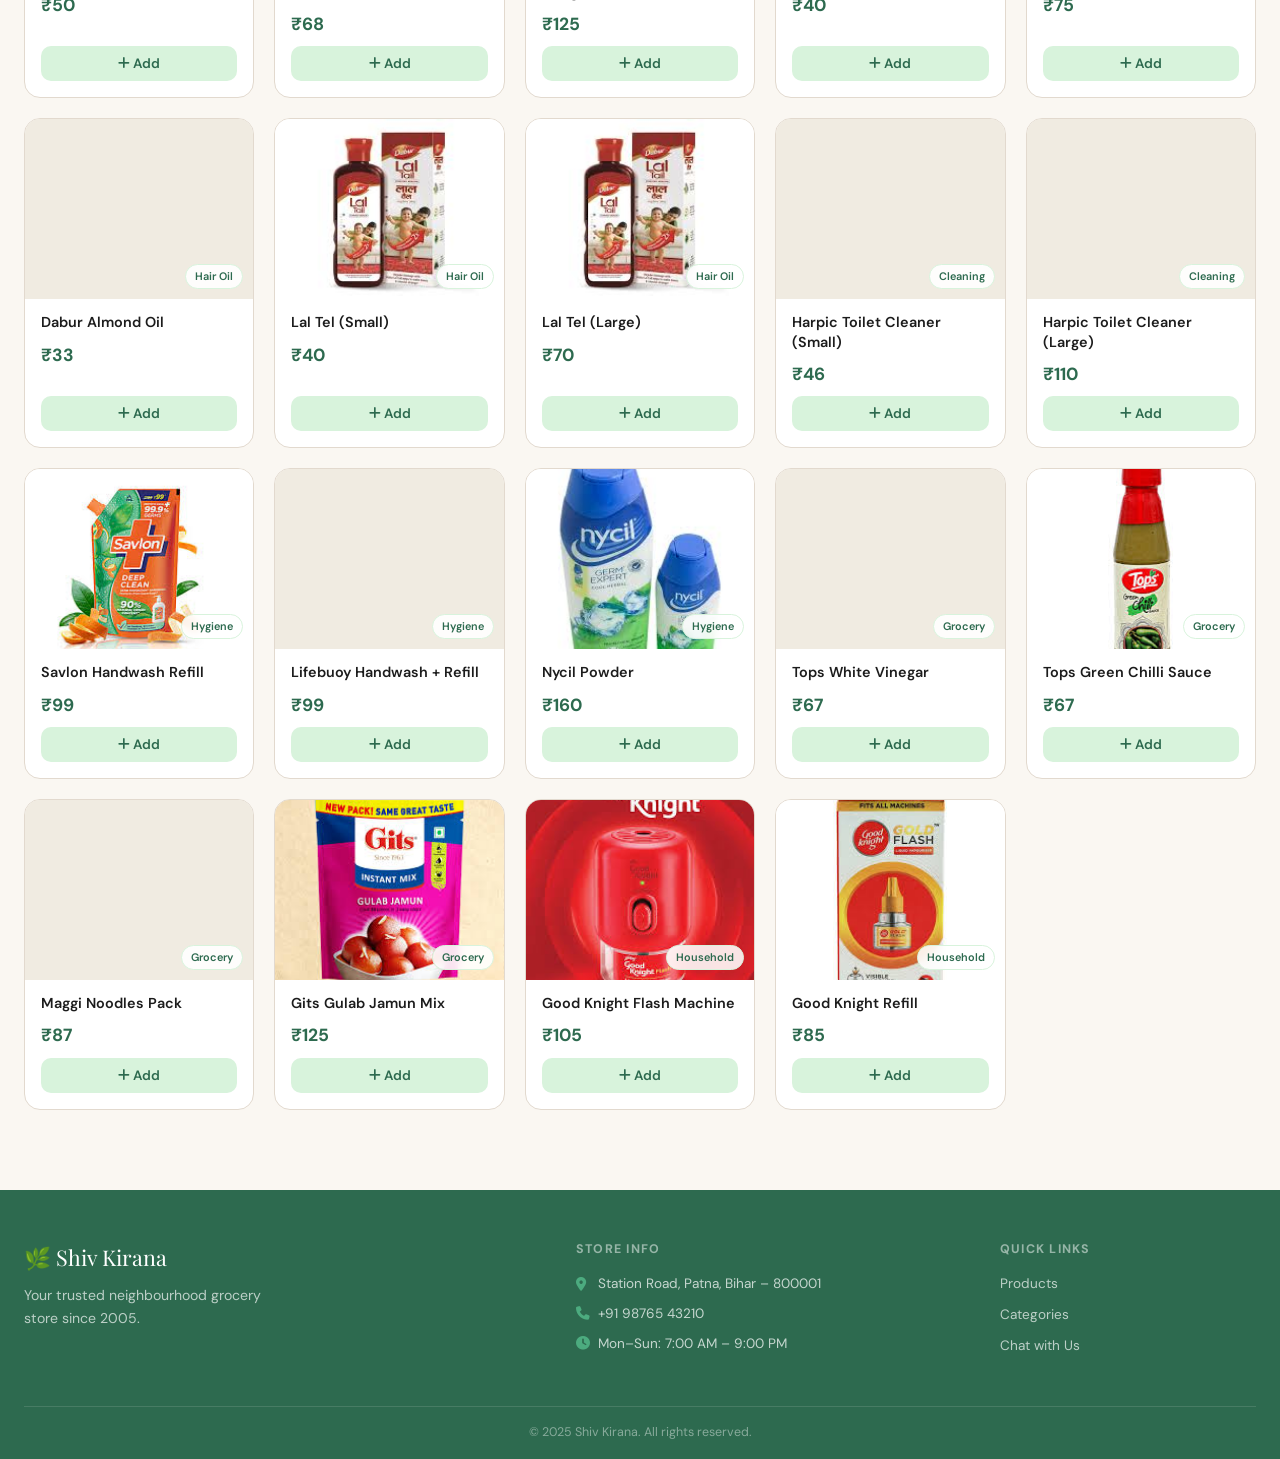
==== commit d8ae6a65: "Update index.html" ====
--- a/index.html
+++ b/index.html
@@ -182,25 +182,23 @@
   { id: 16, name: "Dabur Almond Oil", price: 33, category: "Hair Oil", stock: true, image: "https://encrypted-tbn1.gstatic.com/shopping?q=tbn:ANd9GcSS798jp8D_D0HLG8ZYSsZyn_DIhYX_RlD62-3I6d6s4Ydnc1gUT4j7VDz9E4Pn0al3FsxjTYtCm0lSJAdBFUJRVuzBhoXH4JLZ0YMQJ568oJ9aJZtSxp7mdGrNWYsh1iw1VhLJn4ejMSM&usqp=CAc" },
   { id: 17, name: "Lal Tel (Small)", price: 40, category: "Hair Oil", stock: true, image: "[data-uri]" },
   { id: 18, name: "Lal Tel (Large)", price: 70, category: "Hair Oil", stock: true, image: "[data-uri]" },
-  { id: 19, name: "Mustard Oil", price: 55, category: "Hair Oil", stock: true, image: "https://images.unsplash.com/photo-1604908176997-431f3c41c5e5?w=400" },
-  { id: 20, name: "Small Hair Oil (Local)", price: 10, category: "Hair Oil", stock: true, image: "https://images.unsplash.com/photo-1594035910387-fea47794261f?w=400" },
 
   // 🧼 Hygiene & Cleaning
-  { id: 21, name: "Harpic Toilet Cleaner (Small)", price: 46, category: "Cleaning", stock: true, image: "https://images.unsplash.com/photo-1581578731548-c64695cc6952?w=400" },
-  { id: 22, name: "Harpic Toilet Cleaner (Large)", price: 110, category: "Cleaning", stock: true, image: "https://images.unsplash.com/photo-1581578731548-c64695cc6952?w=400" },
-  { id: 23, name: "Savlon Handwash Refill", price: 99, category: "Hygiene", stock: true, image: "https://images.unsplash.com/photo-1588776814546-ec7e0f4f2f64?w=400" },
-  { id: 24, name: "Lifebuoy Handwash + Refill", price: 99, category: "Hygiene", stock: true, image: "https://images.unsplash.com/photo-1588776814546-ec7e0f4f2f64?w=400" },
-  { id: 25, name: "Nycil Powder", price: 160, category: "Hygiene", stock: true, image: "https://images.unsplash.com/photo-1596464716127-f2a82984de30?w=400" },
+  { id: 21, name: "Harpic Toilet Cleaner (Small)", price: 46, category: "Cleaning", stock: true, image: "https://encrypted-tbn0.gstatic.com/shopping?q=tbn:ANd9GcTV1eXhjBI0mta85bMoLZbWaua8wwfBzP0wSZHTAHORfCNybMA5ZcXtDbufeubmFo1fcTBh_fmpoDu8m5pL-UEwks6LnyFJLqTFM7MXjOp-K9ejQM50Ndch4GQMVNkMRLhpiXNZQ6_t6A&usqp=CAc" },
+  { id: 22, name: "Harpic Toilet Cleaner (Large)", price: 110, category: "Cleaning", stock: true, image: "https://encrypted-tbn0.gstatic.com/shopping?q=tbn:ANd9GcTV1eXhjBI0mta85bMoLZbWaua8wwfBzP0wSZHTAHORfCNybMA5ZcXtDbufeubmFo1fcTBh_fmpoDu8m5pL-UEwks6LnyFJLqTFM7MXjOp-K9ejQM50Ndch4GQMVNkMRLhpiXNZQ6_t6A&usqp=CAc" },
+  { id: 23, name: "Savlon Handwash Refill", price: 99, category: "Hygiene", stock: true, image: "[data-uri]" },
+  { id: 24, name: "Lifebuoy Handwash + Refill", price: 99, category: "Hygiene", stock: true, image: "https://www.bbassets.com/media/uploads/p/l/196984_21-lifebuoy-total-10-activ-naturol-germ-protection-handwash-refill.jpg" },
+  { id: 25, name: "Nycil Powder", price: 160, category: "Hygiene", stock: true, image: "[data-uri]" },
 
   // 🍶 Grocery & Cooking
-  { id: 26, name: "Tops White Vinegar", price: 67, category: "Grocery", stock: true, image: "https://images.unsplash.com/photo-1589308078059-be1415eab4c3?w=400" },
-  { id: 27, name: "Tops Green Chilli Sauce", price: 67, category: "Grocery", stock: true, image: "https://images.unsplash.com/photo-1604908554165-1f1a6d9d7e1c?w=400" },
-  { id: 28, name: "Maggi Noodles Pack", price: 87, category: "Grocery", stock: true, image: "https://images.unsplash.com/photo-1612929633738-8fe44f7ec841?w=400" },
-  { id: 29, name: "Gits Gulab Jamun Mix", price: 125, category: "Grocery", stock: true, image: "https://images.unsplash.com/photo-1601050690597-df0568f70950?w=400" },
+  { id: 26, name: "Tops White Vinegar", price: 67, category: "Grocery", stock: true, image: "https://m.media-amazon.com/images/I/61pT-tfaQCL.jpg" },
+  { id: 27, name: "Tops Green Chilli Sauce", price: 67, category: "Grocery", stock: true, image: "[data-uri]" },
+  { id: 28, name: "Maggi Noodles Pack", price: 87, category: "Grocery", stock: true, image: "https://encrypted-tbn1.gstatic.com/shopping?q=tbn:ANd9GcQQzMBoZYY78WVBfn4t5pZdI2DEu-9liior5WrDUlyQqQ3U-Zcd8viI5rMS8DeUdOvho4iRYNU9TZWA3o6EvGaZUx1fGpSSlzFBalxwMWaT5qSi9Ur-AuX4ZNRkfmoU1AzJwPWd4NoentE&usqp=CAc" },
+  { id: 29, name: "Gits Gulab Jamun Mix", price: 125, category: "Grocery", stock: true, image: "[data-uri]" },
 
   // 🦟 Household
-  { id: 30, name: "Good Knight Flash Machine", price: 105, category: "Household", stock: true, image: "https://images.unsplash.com/photo-1582719478250-c89cae4dc85b?w=400" },
-  { id: 31, name: "Good Knight Refill", price: 85, category: "Household", stock: true, image: "https://images.unsplash.com/photo-1582719478250-c89cae4dc85b?w=400" }
+  { id: 30, name: "Good Knight Flash Machine", price: 105, category: "Household", stock: true, image: "[data-uri]" },
+  { id: 31, name: "Good Knight Refill", price: 85, category: "Household", stock: true, image: "[data-uri]" }
 
 ];
 
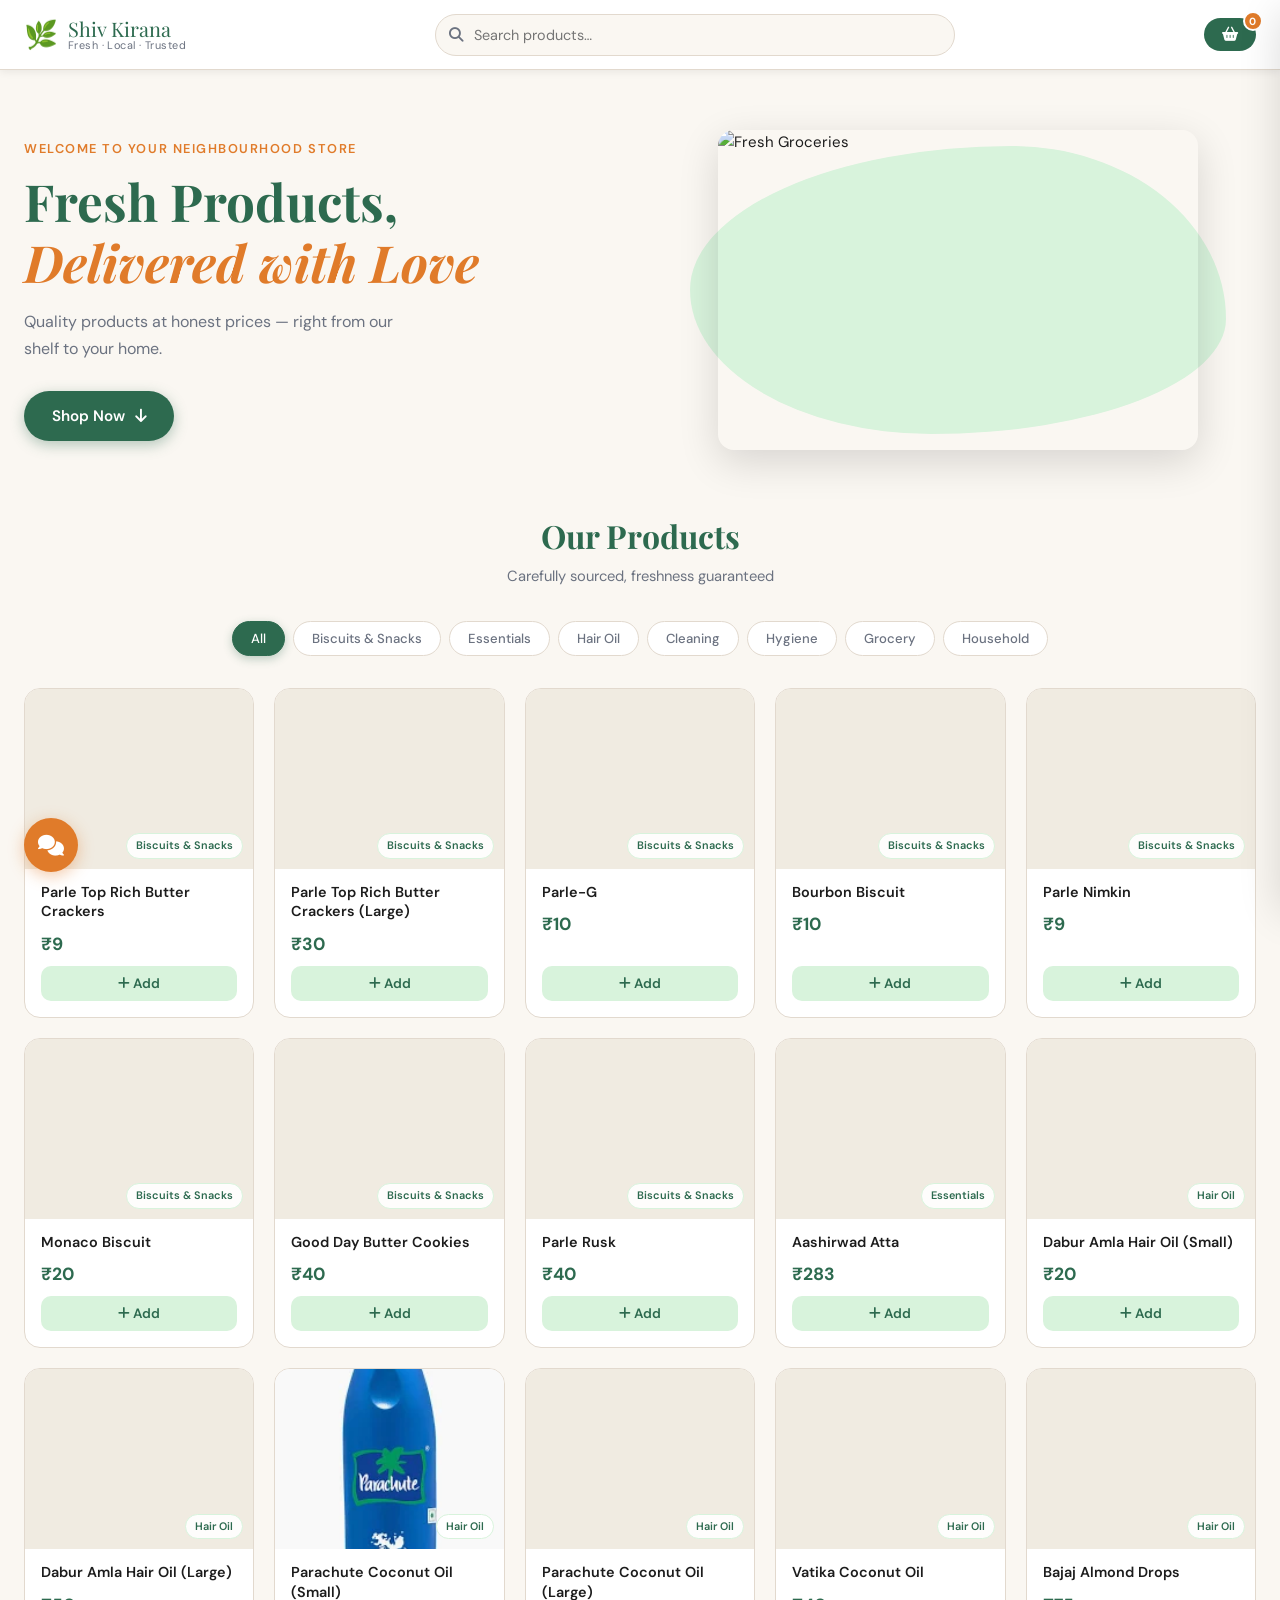
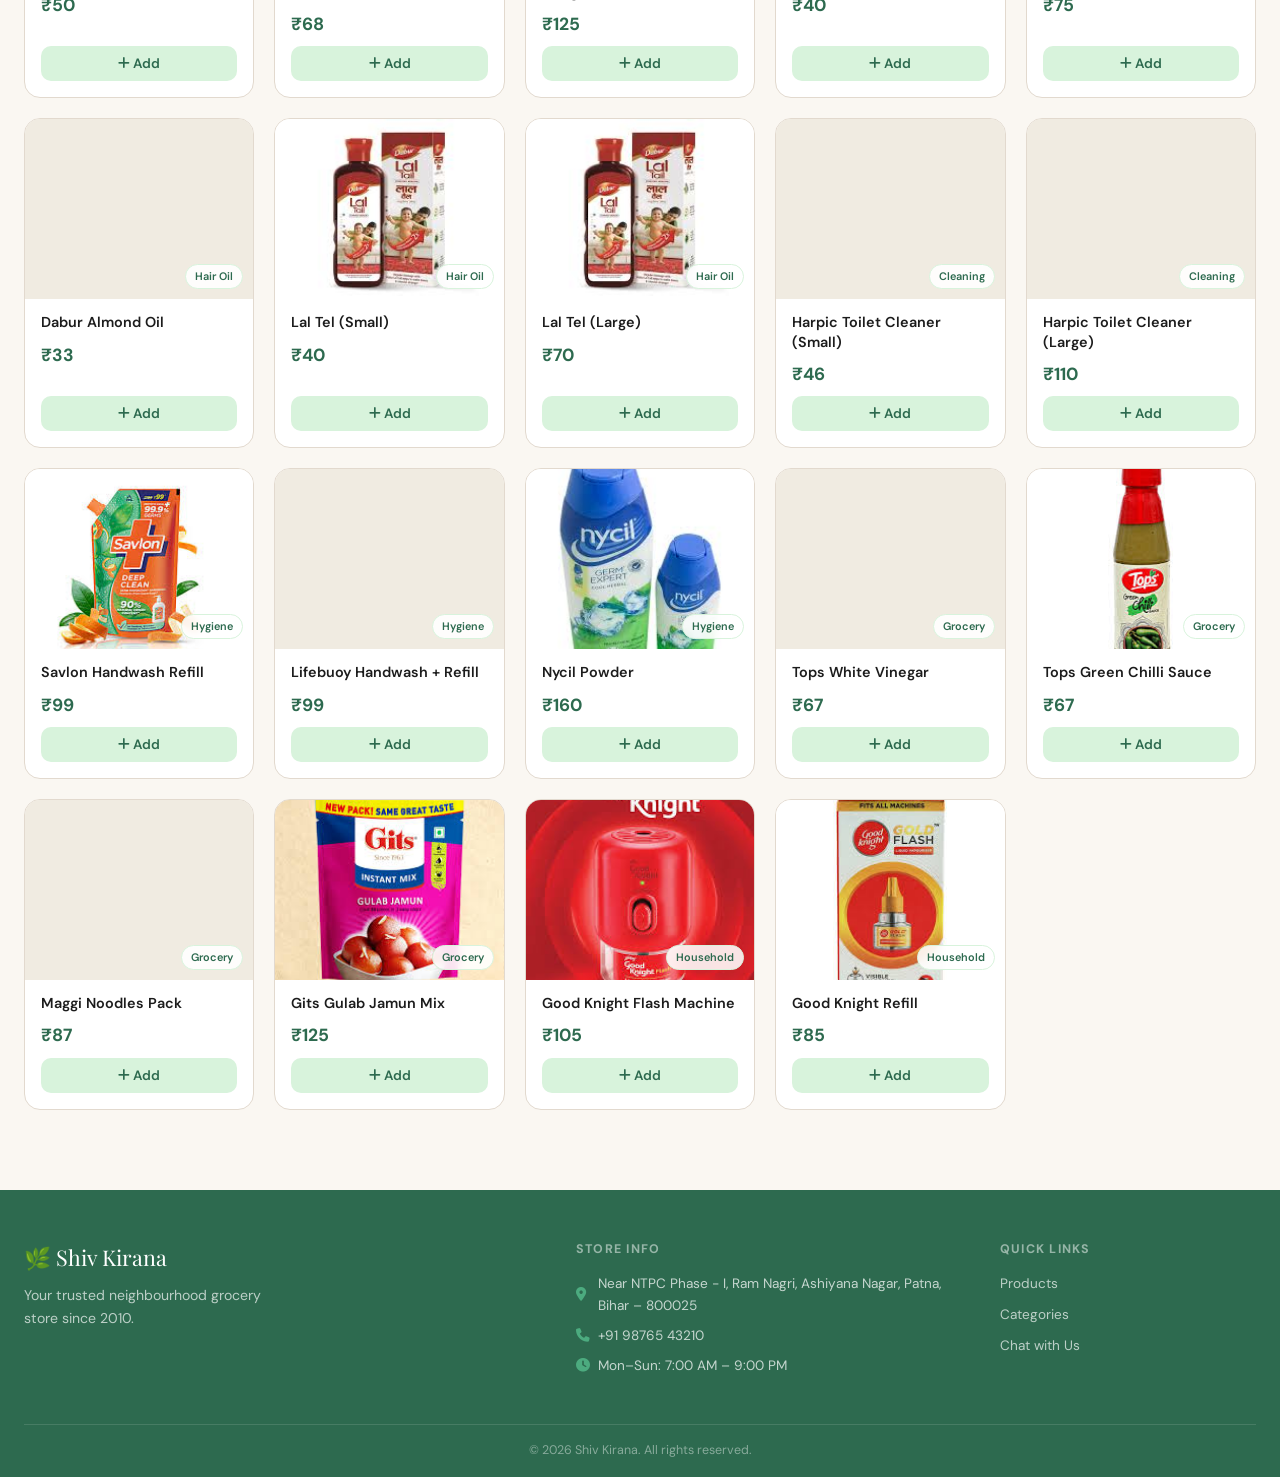
==== commit 5098ce8a: "Update index.html" ====
--- a/index.html
+++ b/index.html
@@ -3,7 +3,7 @@
 <head>
   <meta charset="UTF-8" />
   <meta name="viewport" content="width=device-width, initial-scale=1.0"/>
-  <title>Shiv Kirana – Fresh Grocery Store</title>
+  <title>Shiv Kirana – Fresh Products Store</title>
   <link rel="stylesheet" href="styles.css" />
   <link href="https://fonts.googleapis.com/css2?family=Playfair+Display:wght@600;700&family=DM+Sans:wght@300;400;500;600&display=swap" rel="stylesheet"/>
   <link rel="stylesheet" href="https://cdnjs.cloudflare.com/ajax/libs/font-awesome/6.5.0/css/all.min.css"/>
@@ -39,7 +39,7 @@
 <section class="hero">
   <div class="hero-content">
     <p class="hero-eyebrow">Welcome to your neighbourhood store</p>
-    <h1>Fresh Groceries,<br><em>Delivered with Love</em></h1>
+    <h1>Fresh Products,<br><em>Delivered with Love</em></h1>
     <p class="hero-sub">Quality products at honest prices — right from our shelf to your home.</p>
     <a href="#products" class="hero-cta">Shop Now <i class="fa fa-arrow-down"></i></a>
   </div>
@@ -132,12 +132,12 @@
     <div class="footer-brand">
       <span class="brand-name">🌿 Shiv Kirana</span>
       <!-- EDIT HERE - STORE DETAILS -->
-      <p>Your trusted neighbourhood grocery store since 2005.</p>
+      <p>Your trusted neighbourhood grocery store since 2010.</p>
     </div>
     <div class="footer-info">
       <h4>Store Info</h4>
       <!-- EDIT HERE - STORE DETAILS -->
-      <p><i class="fa fa-map-marker-alt"></i> Station Road, Patna, Bihar – 800001</p>
+      <p><i class="fa fa-map-marker-alt"></i> Near NTPC Phase - I, Ram Nagri, Ashiyana Nagar, Patna, Bihar – 800025</p>
       <p><i class="fa fa-phone"></i> +91 98765 43210</p>
       <p><i class="fa fa-clock"></i> Mon–Sun: 7:00 AM – 9:00 PM</p>
     </div>
@@ -149,7 +149,7 @@
     </div>
   </div>
   <div class="footer-bottom">
-    <p>&copy; 2025 Shiv Kirana. All rights reserved.</p>
+    <p>&copy; 2026 Shiv Kirana. All rights reserved.</p>
   </div>
 </footer>
 
@@ -455,7 +455,7 @@
     contact: {
       user: "📞 Contact",
       // EDIT HERE - STORE DETAILS
-      bot: "📍 Station Road, Patna, Bihar\n📞 +91 98765 43210\n⏰ Open: 7 AM – 9 PM, all days!"
+      bot: "📍 Near NTPC Phase - I, Ram Nagri, Ashiyana Nagar, Patna, Bihar - 800025\n📞 +91 91629 13553\n⏰ Open: 7 AM – 9 PM, all days!"
     }
   };
 
